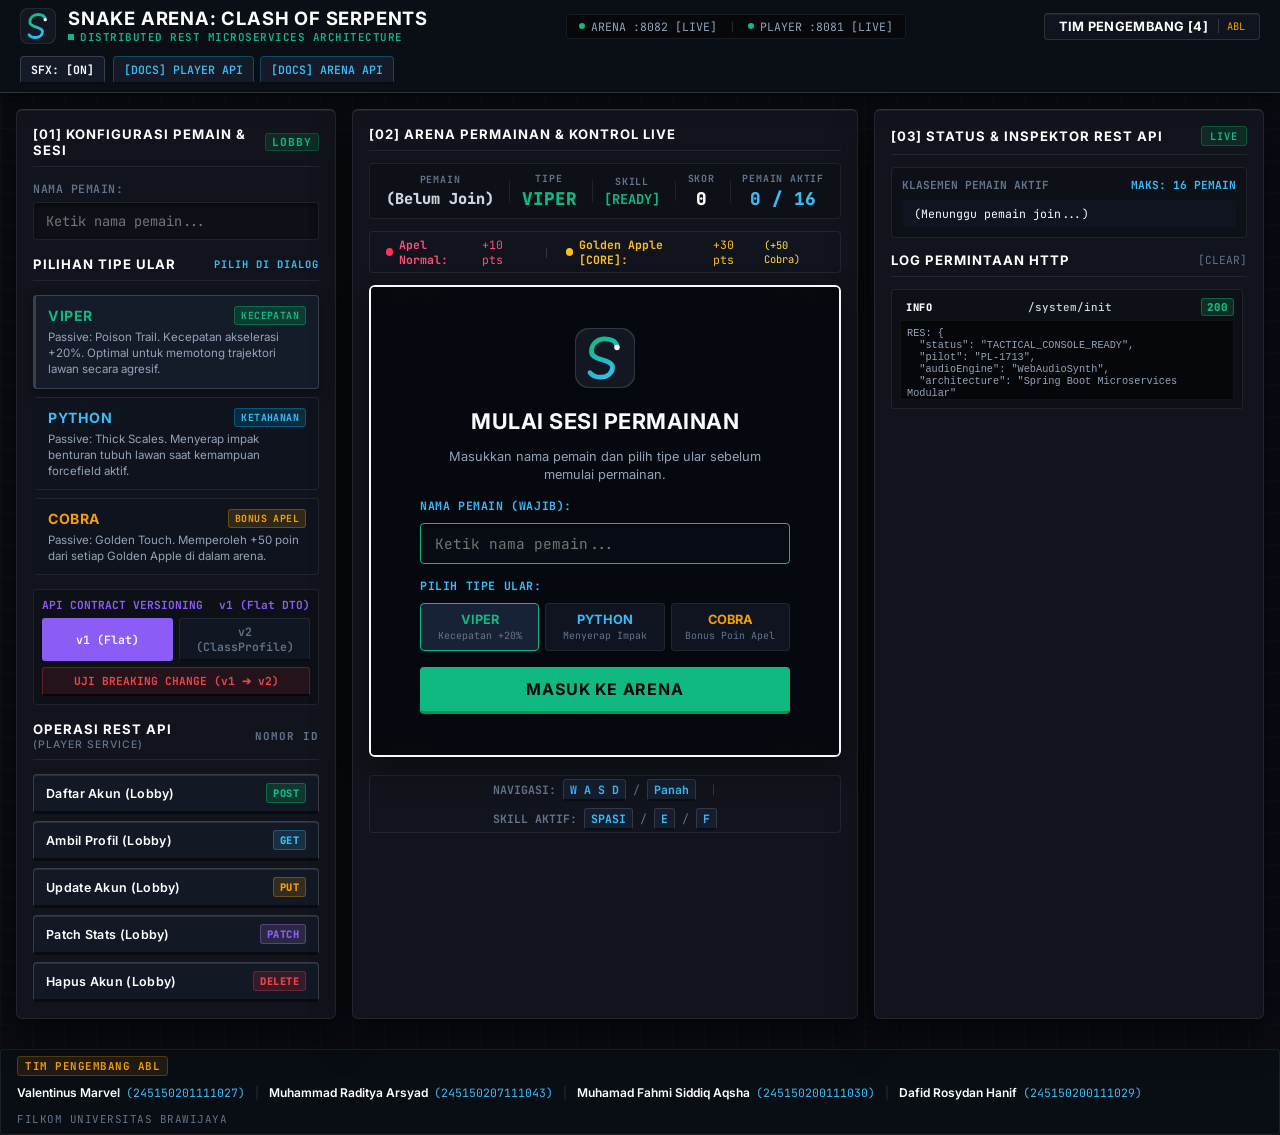
==== frontend/index.html @ a5cdd8d3 "refactor(frontend): segment monolithic codebase into modular architecture with tactile polish" ====
<!DOCTYPE html>
<html lang="id">
<head>
    <meta charset="UTF-8">
    <meta name="viewport" content="width=device-width, initial-scale=1.0, maximum-scale=1.0, user-scalable=no">
    <meta http-equiv="Cache-Control" content="no-cache, no-store, must-revalidate">
    <meta http-equiv="Pragma" content="no-cache">
    <meta http-equiv="Expires" content="0">
    <title>Snake Arena: Clash of Serpents | Enterprise Microservices Game</title>
    <link rel="icon" type="image/svg+xml" href="assets/logo.svg">
    <link rel="preconnect" href="https://fonts.googleapis.com">
    <link rel="preconnect" href="https://fonts.gstatic.com" crossorigin>
    <link href="https://fonts.googleapis.com/css2?family=Inter:wght@400;500;600;700&family=JetBrains+Mono:wght@400;500;600;700&display=swap" rel="stylesheet">

    <!-- Modular Design System & Stylesheets -->
    <link rel="stylesheet" href="css/variables.css">
    <link rel="stylesheet" href="css/components.css">
    <link rel="stylesheet" href="css/layout.css">
</head>
<body>

    <!-- Cockpit Telemetry Banner -->
    <header>
        <div class="brand-container">
            <div class="brand-emblem">
                <img src="assets/logo.svg" alt="Snake Arena Logo" class="brand-logo-img">
            </div>
            <div class="brand-title">
                <h1>SNAKE ARENA: CLASH OF SERPENTS</h1>
                <p>DISTRIBUTED REST MICROSERVICES ARCHITECTURE</p>
            </div>
        </div>

        <div class="header-center-telemetry">
            <div class="service-pill">
                <span class="dot"></span>
                <span>ARENA :8082 [LIVE]</span>
            </div>
            <span style="color:rgba(255,255,255,0.15)">|</span>
            <div class="service-pill">
                <span class="dot"></span>
                <span>PLAYER :8081 [LIVE]</span>
            </div>
        </div>

        <div class="team-roster-container" tabindex="0">
            <div class="author-badge" title="Klik / Arahkan kursor untuk melihat Tim Pengembang">
                <span class="student-name">TIM PENGEMBANG [4]</span>
                <span class="student-tag">ABL</span>
            </div>
            <div class="team-roster-popover">
                <div class="roster-popover-title">
                    <span>TIM PENGEMBANG ABL</span>
                    <span style="color:var(--text-dim); font-size:0.65rem;">FILKOM UB</span>
                </div>
                <div class="roster-list">
                    <div class="roster-card">
                        <span class="roster-num">01</span>
                        <div class="roster-info">
                            <span class="roster-name">Valentinus Marvel</span>
                            <span class="roster-nim">245150201111027</span>
                        </div>
                    </div>
                    <div class="roster-card">
                        <span class="roster-num">02</span>
                        <div class="roster-info">
                            <span class="roster-name">Muhammad Raditya Arsyad</span>
                            <span class="roster-nim">245150207111043</span>
                        </div>
                    </div>
                    <div class="roster-card">
                        <span class="roster-num">03</span>
                        <div class="roster-info">
                            <span class="roster-name">Muhamad Fahmi Siddiq Aqsha</span>
                            <span class="roster-nim">245150200111030</span>
                        </div>
                    </div>
                    <div class="roster-card">
                        <span class="roster-num">04</span>
                        <div class="roster-info">
                            <span class="roster-name">Dafid Rosydan Hanif</span>
                            <span class="roster-nim">245150200111029</span>
                        </div>
                    </div>
                </div>
            </div>
        </div>

        <div class="header-actions">
            <button id="btnSoundToggle" class="btn-sound-toggle" onclick="toggleSound()">
                <span id="soundText">SFX: [ON]</span>
            </button>
            <div class="swagger-links">
                <a id="linkSwaggerPlayer" href="#" target="_blank" class="btn-docs">
                    <span>[DOCS] PLAYER API</span>
                </a>
                <a id="linkSwaggerArena" href="#" target="_blank" class="btn-docs">
                    <span>[DOCS] ARENA API</span>
                </a>
            </div>
        </div>
    </header>

    <!-- Main 3-Column Console Interface -->
    <div class="app-container">

        <!-- Left Column: Controls & API Operations -->
        <div class="chassis-panel">
            <div class="module-header">
                <span>[01] KONFIGURASI PEMAIN & SESI</span>
                <span class="module-index" id="playerBadge">LOBBY</span>
            </div>

            <div class="input-group">
                <label for="inputPlayerName">NAMA PEMAIN:</label>
                <input type="text" id="inputPlayerName" class="input-text" placeholder="Ketik nama pemain...">
            </div>

            <div class="module-header" style="margin-top:2px;">
                <span>PILIHAN TIPE ULAR</span>
                <span id="classLockNotice" style="font-size:0.65rem; color:var(--cyber-cyan); font-family:'JetBrains Mono';">PILIH DI DIALOG</span>
            </div>

            <div class="class-selector" id="sidebarClassSelector">
                <div class="class-card class-viper selected" data-class="VIPER" onclick="selectSidebarClass('VIPER', '#00e575', true)">
                    <div class="class-header">
                        <span class="class-name">VIPER</span>
                        <span class="class-badge">KECEPATAN</span>
                    </div>
                    <p class="class-desc">Passive: Poison Trail. Kecepatan akselerasi +20%. Optimal untuk memotong trajektori lawan secara agresif.</p>
                </div>

                <div class="class-card class-python" data-class="PYTHON" onclick="selectSidebarClass('PYTHON', '#00b8ff', true)">
                    <div class="class-header">
                        <span class="class-name">PYTHON</span>
                        <span class="class-badge">KETAHANAN</span>
                    </div>
                    <p class="class-desc">Passive: Thick Scales. Menyerap impak benturan tubuh lawan saat kemampuan forcefield aktif.</p>
                </div>

                <div class="class-card class-cobra" data-class="COBRA" onclick="selectSidebarClass('COBRA', '#f59e0b', true)">
                    <div class="class-header">
                        <span class="class-name">COBRA</span>
                        <span class="class-badge">BONUS APEL</span>
                    </div>
                    <p class="class-desc">Passive: Golden Touch. Memperoleh +50 poin dari setiap Golden Apple di dalam arena.</p>
                </div>
            </div>

            <!-- Version Switcher Module -->
            <div class="version-switcher">
                <div class="version-header">
                    <span>API CONTRACT VERSIONING</span>
                    <span id="currentVerLabel">v1 (Flat DTO)</span>
                </div>
                <div class="version-toggles">
                    <button class="btn-ver active" id="btnV1" onclick="switchVersion('v1')">v1 (Flat)</button>
                    <button class="btn-ver" id="btnV2" onclick="switchVersion('v2')">v2 (ClassProfile)</button>
                </div>
                <button class="btn-test-break" onclick="triggerBreakingChangeTest()">
                    UJI BREAKING CHANGE (v1 ➔ v2)
                </button>
            </div>

            <div class="module-header" style="margin-top:2px;">
                <div style="display:flex; flex-direction:column; gap:1px;">
                    <span>OPERASI REST API</span>
                    <span id="apiModuleSubtitle" style="font-size:0.65rem; color:var(--text-dim); font-weight:500;">(PLAYER SERVICE)</span>
                </div>
                <span id="registeredIdBadge" style="font-size:0.68rem; color:var(--text-dim); font-family:'JetBrains Mono';">Nomor ID</span>
            </div>

            <div class="api-actions">
                <button class="action-btn" id="btnCreatePlayer" onclick="apiCreatePlayer()">
                    <span id="labelBtnPost">Daftar Akun (Lobby)</span>
                    <span class="method-tag tag-post">POST</span>
                </button>
                <button class="action-btn" id="btnFetchPlayer" onclick="apiFetchPlayer()">
                    <span id="labelBtnGet">Ambil Profil (Lobby)</span>
                    <span class="method-tag tag-get">GET</span>
                </button>
                <button class="action-btn" id="btnUpdateLoadout" onclick="apiUpdatePlayerProfile()">
                    <span id="labelBtnPut">Update Akun (Lobby)</span>
                    <span class="method-tag tag-put">PUT</span>
                </button>
                <button class="action-btn" id="btnPatchStats" onclick="apiPartialUpdate()">
                    <span id="labelBtnPatch">Patch Stats (Lobby)</span>
                    <span class="method-tag tag-patch">PATCH</span>
                </button>
                <button class="action-btn" id="btnDeletePlayer" onclick="apiDeletePlayer()">
                    <span id="labelBtnDelete">Hapus Akun (Lobby)</span>
                    <span class="method-tag tag-delete">DELETE</span>
                </button>
            </div>
        </div>

        <!-- Center Column: Arena HUD & Monitor Canvas -->
        <div class="arena-container chassis-panel">
            <div class="module-header" style="width: 100%;">
                <span>[02] ARENA PERMAINAN & KONTROL LIVE</span>
            </div>

            <div class="arena-hud">
                <div class="hud-stat">
                    <span class="hud-label">PEMAIN</span>
                    <span class="hud-val" id="hudPlayer" style="font-size:0.95rem; color:#cbd5e1;">(Belum Join)</span>
                </div>
                <div class="hud-stat">
                    <span class="hud-label">TIPE</span>
                    <span class="hud-val" id="hudClass" style="color:var(--tactical-emerald)">VIPER</span>
                </div>
                <div class="hud-stat">
                    <span class="hud-label">SKILL</span>
                    <span class="hud-val" id="hudSkillStatus" style="color:var(--tactical-emerald); font-size:0.85rem; font-weight:700;">[READY]</span>
                </div>
                <div class="hud-stat">
                    <span class="hud-label">SKOR</span>
                    <span class="hud-val" id="hudScore">0</span>
                </div>
                <div class="hud-stat">
                    <span class="hud-label">PEMAIN AKTIF</span>
                    <span class="hud-val" id="hudPlayersCount" style="color:var(--cyber-cyan)">0 / 16</span>
                </div>
            </div>

            <!-- Apple Legend Bar -->
            <div class="apple-legend-bar">
                <span style="display:flex; align-items:center; gap:6px; color:#ff4d79;">
                    <span style="width:8px; height:8px; border-radius:50%; background:#ff3355; "></span>
                    <b>Apel Normal:</b> +10 pts
                </span>
                <span style="color:rgba(255,255,255,0.15)">|</span>
                <span style="display:flex; align-items:center; gap:6px; color:#fbbf24;">
                    <span style="width:8px; height:8px; border-radius:50%; background:#fbbf24; "></span>
                    <b>Golden Apple [CORE]:</b> +30 pts <span style="font-size:0.65rem; color:#fde047;">(+50 Cobra)</span>
                </span>
            </div>

            <!-- Physical Arcade Monitor Enclosure -->
            <div class="canvas-enclosure" id="canvasEnclosure">
                <span class="caliper-corner caliper-tl">┌ [00, 00]</span>
                <span class="caliper-corner caliper-tr">[29, 00] ┐</span>
                <span class="caliper-corner caliper-bl">└ [00, 29]</span>
                <span class="caliper-corner caliper-br">[29, 29] ┘</span>
                <div class="scanlines"></div>

                <canvas id="gameCanvas" width="600" height="600"></canvas>
                
                <!-- Tactical Start / Respawn Screen -->
                <div class="game-overlay" id="gameOverlay">
                    <div class="overlay-logo-container">
                        <img src="assets/logo.svg" alt="Snake Arena Logo" class="overlay-logo-img">
                    </div>
                    <h2 id="overlayTitle">MULAI SESI PERMAINAN</h2>
                    <p id="overlaySubtitle" style="color:var(--text-body); font-size:0.8rem; max-width:340px; line-height:1.4;">
                        Masukkan nama pemain dan pilih tipe ular sebelum memulai permainan.
                    </p>

                    <div class="overlay-form">
                        <label class="overlay-input-label" for="overlayPlayerName">NAMA PEMAIN (WAJIB):</label>
                        <input type="text" id="overlayPlayerName" class="overlay-input" placeholder="Ketik nama pemain..." maxlength="16" autofocus>
                        <div class="validation-msg" id="nameValidationMsg">[ERR_REQUIRED] Nama pemain wajib diisi sebelum bermain!</div>

                        <label class="overlay-input-label" style="margin-top:4px;">PILIH TIPE ULAR:</label>
                        <div class="overlay-classes">
                            <div class="overlay-class-opt active" style="--opt-color:var(--tactical-emerald);" onclick="selectOverlayClass('VIPER', '#00e575', this)">
                                <span class="opt-title" style="color:var(--tactical-emerald)">VIPER</span>
                                <span class="opt-sub">Kecepatan +20%</span>
                            </div>
                            <div class="overlay-class-opt" style="--opt-color:var(--cyber-cyan);" onclick="selectOverlayClass('PYTHON', '#00b8ff', this)">
                                <span class="opt-title" style="color:var(--cyber-cyan)">PYTHON</span>
                                <span class="opt-sub">Menyerap Impak</span>
                            </div>
                            <div class="overlay-class-opt" style="--opt-color:var(--solar-amber);" onclick="selectOverlayClass('COBRA', '#f59e0b', this)">
                                <span class="opt-title" style="color:var(--solar-amber)">COBRA</span>
                                <span class="opt-sub">Bonus Poin Apel</span>
                            </div>
                        </div>

                        <button class="btn-deploy" onclick="validateAndStartGame()">MASUK KE ARENA</button>
                    </div>
                </div>
            </div>

            <!-- Visual Control Guide for PC & Mobile -->
            <div class="controls-hint-bar">
                <span><b>NAVIGASI:</b> <kbd>W A S D</kbd> / <kbd>Panah</kbd></span>
                <span style="color:rgba(255,255,255,0.15)">|</span>
                <span><b>SKILL AKTIF:</b> <kbd>SPASI</kbd> / <kbd>E</kbd> / <kbd>F</kbd></span>
            </div>

            <div class="touch-controls">
                <div class="d-pad">
                    <div></div>
                    <button class="d-btn" ontouchstart="changeDir(0, -1); event.preventDefault();" onclick="changeDir(0, -1)">▲</button>
                    <div></div>
                    <button class="d-btn" ontouchstart="changeDir(-1, 0); event.preventDefault();" onclick="changeDir(-1, 0)">◀</button>
                    <button class="d-btn" ontouchstart="changeDir(0, 1); event.preventDefault();" onclick="changeDir(0, 1)">▼</button>
                    <button class="d-btn" ontouchstart="changeDir(1, 0); event.preventDefault();" onclick="changeDir(1, 0)">▶</button>
                </div>
                <button class="btn-skill-touch" ontouchstart="triggerSkill(); event.preventDefault();" onclick="triggerSkill()">SKILL</button>
            </div>
        </div>

        <!-- Right Column: Telemetry & REST Terminal -->
        <div class="chassis-panel terminal-panel">
            <div class="module-header">
                <span>[03] STATUS & INSPEKTOR REST API</span>
                <span class="terminal-badge">LIVE</span>
            </div>

            <div class="leaderboard-box">
                <div class="lb-header">
                    <span>KLASEMEN PEMAIN AKTIF</span>
                    <span style="color:var(--cyber-cyan)">MAKS: 16 PEMAIN</span>
                </div>
                <div class="leaderboard-list" id="leaderboardContainer">
                    <div class="lb-item">
                        <span>(Menunggu pemain join...)</span>
                    </div>
                </div>
            </div>

            <div class="module-header" style="margin-top:2px;">
                <span>LOG PERMINTAAN HTTP</span>
                <button onclick="clearLogs()" style="background:none; border:none; color:var(--text-dim); font-family:'JetBrains Mono'; font-size:0.7rem; cursor:pointer;">[CLEAR]</button>
            </div>

            <div class="api-logs" id="apiLogs"></div>
        </div>

    </div>

    <!-- Telemetry Footer Strip (Team Members) -->
    <footer class="telemetry-footer">
        <div class="footer-lead">
            <span class="footer-badge">TIM PENGEMBANG ABL</span>
        </div>
        <div class="footer-roster">
            <span class="member-chip"><span class="mc-name">Valentinus Marvel</span> <span class="mc-nim">(245150201111027)</span></span>
            <span class="mc-divider">|</span>
            <span class="member-chip"><span class="mc-name">Muhammad Raditya Arsyad</span> <span class="mc-nim">(245150207111043)</span></span>
            <span class="mc-divider">|</span>
            <span class="member-chip"><span class="mc-name">Muhamad Fahmi Siddiq Aqsha</span> <span class="mc-nim">(245150200111030)</span></span>
            <span class="mc-divider">|</span>
            <span class="member-chip"><span class="mc-name">Dafid Rosydan Hanif</span> <span class="mc-nim">(245150200111029)</span></span>
        </div>
        <div class="footer-meta">
            <span>FILKOM UNIVERSITAS BRAWIJAYA</span>
        </div>
    </footer>

    <!-- Modular JavaScript Architecture (Guaranteed Execution Order) -->
    <script src="js/audio.js"></script>
    <script src="js/api.js"></script>
    <script src="js/canvas.js"></script>
    <script src="js/app.js"></script>
</body>
</html>
---- frontend/css/variables.css ----
/* ==========================================================================
   Snake Arena Design Tokens, Global CSS Variables & Base Resets
   ========================================================================== */

                :root {
            /* Matte Industrial & High-Density Engineering Tokens */
            --bg-canvas: #0a0c12;
            --bg-chassis: #11141c;
            --bg-panel: #151922;
            --bg-panel-elevated: #1a202c;
            --bg-inset: #0d1017;
            
            --border-chassis: rgba(255, 255, 255, 0.08);
            --border-highlight: rgba(255, 255, 255, 0.16);
            --border-accent: rgba(16, 185, 129, 0.35);

            /* Calibrated Semantic Accents */
            --tactical-emerald: #10b981;
            --cyber-cyan: #38bdf8;
            --solar-amber: #f59e0b;
            --crimson-hazard: #ef4444;
            --arcane-purple: #8b5cf6;

            --text-lead: #f8fafc;
            --text-body: #94a3b8;
            --text-dim: #64748b;
            --text-code: #38bdf8;

            /* REST Method Badges */
            --method-get: #38bdf8;
            --method-post: #10b981;
            --method-put: #f59e0b;
            --method-patch: #8b5cf6;
            --method-delete: #ef4444;

            --font-sans: 'Inter', -apple-system, BlinkMacSystemFont, 'Segoe UI', Roboto, sans-serif;
            --font-mono: 'JetBrains Mono', monospace;
        }

        * {
            box-sizing: border-box;
            margin: 0;
            padding: 0;
            touch-action: manipulation;
        }

        body {
            background-color: var(--bg-canvas);
            background-image:
                linear-gradient(rgba(255, 255, 255, 0.015) 1px, transparent 1px),
                linear-gradient(90deg, rgba(255, 255, 255, 0.015) 1px, transparent 1px);
            background-size: 32px 32px;
            color: var(--text-lead);
            font-family: var(--font-sans);
            min-height: 100vh;
            display: flex;
            flex-direction: column;
            overflow-x: hidden;
        }
---- frontend/css/components.css ----
/* ==========================================================================
   Snake Arena UI Components: Inputs, Cards, Buttons, Controls, & Terminal
   ========================================================================== */

        /* Form Inputs */
        .input-group {
            display: flex;
            flex-direction: column;
            gap: 6px;
        }

        .input-group label {
            font-family: 'JetBrains Mono', monospace;
            font-size: 0.72rem;
            color: var(--text-dim);
            text-transform: uppercase;
            letter-spacing: 0.5px;
            font-weight: 600;
        }

        .input-text {
            background: var(--bg-inset);
            border: 1px solid var(--border-chassis);
            border-radius: 4px;
            padding: 9px 12px;
            color: #ffffff;
            font-family: 'JetBrains Mono', monospace;
            font-size: 0.85rem;
            outline: none;
            transition: all 0.2s;
            box-shadow: inset 0 2px 4px rgba(0, 0, 0, 0.5);
        }

        .input-text:focus {
            border-color: var(--tactical-emerald);
            box-shadow: inset 0 2px 4px rgba(0, 0, 0, 0.5);
        }

        .input-text:disabled {
            background: #090c13;
            border-color: rgba(255, 255, 255, 0.04);
            color: var(--text-dim);
            cursor: not-allowed;
        }

        /* Class Selector Cards */
        .class-selector {
            display: flex;
            flex-direction: column;
            gap: 8px;
        }

        .class-card {
            background: #0e131d;
            border: 1px solid var(--border-chassis);
            border-left: 3px solid transparent;
            border-radius: 4px;
            padding: 10px 12px;
            cursor: pointer;
            transition: all 0.15s ease;
            position: relative;
        }

        .class-card:hover {
            border-color: var(--border-highlight);
            background: #131926;
        }

        .class-card.selected {
            background: #141c2a;
            border-left-color: var(--class-accent, var(--tactical-emerald));
            border-color: rgba(255, 255, 255, 0.16);
            box-shadow: 0 4px 12px rgba(0, 0, 0, 0.4);
        }

        .class-card.locked {
            opacity: 0.5;
            cursor: not-allowed;
            filter: grayscale(0.4);
        }

        .class-header {
            display: flex;
            align-items: center;
            justify-content: space-between;
            margin-bottom: 4px;
        }

        .class-name {
            font-family: var(--font-sans);
            font-weight: 700;
            font-size: 0.88rem;
            display: flex;
            align-items: center;
            gap: 6px;
            color: #ffffff;
            letter-spacing: 0.5px;
        }

        .class-badge {
            font-family: 'JetBrains Mono', monospace;
            font-size: 0.62rem;
            padding: 2px 6px;
            border-radius: 3px;
            font-weight: 700;
            text-transform: uppercase;
            letter-spacing: 0.4px;
        }

        .class-desc {
            font-size: 0.72rem;
            color: var(--text-body);
            line-height: 1.4;
        }

        .class-viper { --class-accent: var(--tactical-emerald); }
        .class-viper .class-name { color: var(--tactical-emerald); }
        .class-viper .class-badge { background: rgba(0, 229, 117, 0.15); color: var(--tactical-emerald); border: 1px solid rgba(0, 229, 117, 0.3); }

        .class-python { --class-accent: var(--cyber-cyan); }
        .class-python .class-name { color: var(--cyber-cyan); }
        .class-python .class-badge { background: rgba(0, 184, 255, 0.15); color: var(--cyber-cyan); border: 1px solid rgba(0, 184, 255, 0.3); }

        .class-cobra { --class-accent: var(--solar-amber); }
        .class-cobra .class-name { color: var(--solar-amber); }
        .class-cobra .class-badge { background: rgba(245, 158, 11, 0.15); color: var(--solar-amber); border: 1px solid rgba(245, 158, 11, 0.3); }

        /* Tactile Mechanical Action Buttons */
        .api-actions {
            display: flex;
            flex-direction: column;
            gap: 7px;
        }

        .action-btn {
            background: #121824;
            border: 1px solid var(--border-highlight);
            border-bottom: 3px solid #080b11;
            color: #ffffff;
            padding: 8px 12px;
            border-radius: 4px;
            font-family: var(--font-sans);
            font-size: 0.78rem;
            font-weight: 600;
            letter-spacing: 0.3px;
            cursor: pointer;
            display: flex;
            align-items: center;
            justify-content: space-between;
            transition: transform 0.05s ease, background 0.15s ease, border-color 0.15s ease;
            box-shadow: inset 0 1px 0 rgba(255, 255, 255, 0.1);
        }

        .action-btn:hover:not(:disabled) {
            background: #172030;
            border-color: rgba(255, 255, 255, 0.25);
        }

        .action-btn:active:not(:disabled) {
            transform: translateY(2px);
            border-bottom-width: 1px;
            box-shadow: inset 0 2px 4px rgba(0, 0, 0, 0.6);
        }

        .action-btn:disabled {
            opacity: 0.4;
            cursor: not-allowed;
            border-bottom-width: 1px;
        }

        .method-tag {
            font-family: 'JetBrains Mono', monospace;
            font-size: 0.65rem;
            font-weight: 800;
            padding: 2px 6px;
            border-radius: 3px;
            letter-spacing: 0.5px;
        }

        .tag-get { background: rgba(56, 189, 248, 0.15); color: var(--method-get); border: 1px solid rgba(56, 189, 248, 0.3); }
        .tag-post { background: rgba(0, 229, 117, 0.15); color: var(--method-post); border: 1px solid rgba(0, 229, 117, 0.3); }
        .tag-put { background: rgba(245, 158, 11, 0.15); color: var(--method-put); border: 1px solid rgba(245, 158, 11, 0.3); }
        .tag-patch { background: rgba(192, 132, 252, 0.15); color: var(--method-patch); border: 1px solid rgba(192, 132, 252, 0.3); }
        .tag-delete { background: rgba(255, 51, 85, 0.15); color: var(--method-delete); border: 1px solid rgba(255, 51, 85, 0.3); }

        /* Version Switcher */
        .version-switcher {
            background: var(--bg-inset);
            border-radius: 4px;
            padding: 8px;
            border: 1px solid var(--border-chassis);
        }

        .version-header {
            font-family: 'JetBrains Mono', monospace;
            font-size: 0.7rem;
            font-weight: 700;
            color: var(--arcane-purple);
            margin-bottom: 6px;
            display: flex;
            align-items: center;
            justify-content: space-between;
        }

        .version-toggles {
            display: grid;
            grid-template-columns: 1fr 1fr;
            gap: 6px;
        }

        .btn-ver {
            padding: 5px 8px;
            border-radius: 3px;
            font-family: 'JetBrains Mono', monospace;
            font-size: 0.72rem;
            font-weight: 600;
            border: 1px solid var(--border-chassis);
            border-bottom: 2px solid #080b11;
            background: #111722;
            color: var(--text-dim);
            cursor: pointer;
            transition: all 0.15s;
        }

        .btn-ver.active {
            background: var(--arcane-purple);
            color: #ffffff;
            border-color: var(--arcane-purple);
        }

        .btn-ver:active {
            transform: translateY(1px);
            border-bottom-width: 1px;
        }

        .btn-test-break {
            margin-top: 6px;
            width: 100%;
            background: rgba(255, 51, 85, 0.1);
            color: var(--crimson-hazard);
            border: 1px solid rgba(255, 51, 85, 0.3);
            border-bottom: 2px solid #0a0305;
            padding: 6px;
            border-radius: 3px;
            font-family: 'JetBrains Mono', monospace;
            font-size: 0.7rem;
            font-weight: 700;
            cursor: pointer;
            transition: all 0.15s;
        }

        .btn-test-break:hover {
            background: rgba(255, 51, 85, 0.2);
            border-color: var(--crimson-hazard);
        }

        .btn-test-break:active {
            transform: translateY(1px);
            border-bottom-width: 1px;
        }


        /* High-Impact Deploy Button */
        .btn-deploy {
            background: var(--tactical-emerald);
            color: #06090f;
            font-family: var(--font-sans);
            font-weight: 700;
            font-size: 1rem;
            text-transform: uppercase;
            letter-spacing: 0.8px;
            padding: 12px 24px;
            border-radius: 4px;
            border: none;
            border-bottom: 3px solid #00994d;
            cursor: pointer;
            transition: all 0.1s ease;
            margin-top: 6px;
            width: 100%;
        }

        .btn-deploy:hover {
            background: #12f584;
        }

        .btn-deploy:active {
            transform: translateY(2px);
            border-bottom-width: 1px;
        }

        /* Apple Legend Bar */
        .apple-legend-bar {
            display: flex;
            gap: 16px;
            font-family: 'JetBrains Mono', monospace;
            font-size: 0.72rem;
            align-items: center;
            background: var(--bg-chassis);
            padding: 5px 16px;
            border-radius: 4px;
            border: 1px solid var(--border-chassis);
        }

        /* Controls Hint Bar */
        .controls-hint-bar {
            display: flex;
            justify-content: center;
            align-items: center;
            gap: 14px;
            font-family: 'JetBrains Mono', monospace;
            font-size: 0.72rem;
            color: var(--text-dim);
            background: var(--bg-chassis);
            border: 1px solid var(--border-chassis);
            border-radius: 4px;
            padding: 6px 16px;
            margin-top: 6px;
            flex-wrap: wrap;
        }

        kbd {
            background: #161e2e;
            color: var(--cyber-cyan);
            border: 1px solid rgba(255, 255, 255, 0.12);
            border-bottom: 2px solid #0a0d14;
            padding: 2px 6px;
            border-radius: 3px;
            font-family: 'JetBrains Mono', monospace;
            font-weight: 700;
        }

        /* Mobile Touch Controls */
        .touch-controls {
            display: none;
            gap: 20px;
            width: 100%;
            max-width: 480px;
            justify-content: space-around;
            padding: 10px;
            align-items: center;
        }

        .d-pad {
            display: grid;
            grid-template-columns: repeat(3, 50px);
            grid-template-rows: repeat(3, 50px);
            gap: 6px;
        }

        .d-btn {
            background: #141a27;
            border: 1px solid var(--border-highlight);
            border-bottom: 3px solid #080b11;
            border-radius: 4px;
            color: #ffffff;
            display: flex;
            align-items: center;
            justify-content: center;
            font-size: 1.1rem;
            user-select: none;
        }

        .d-btn:active {
            transform: translateY(2px);
            border-bottom-width: 1px;
            background: var(--emerald-glow);
        }

        .btn-skill-touch {
            width: 76px;
            height: 90px;
            border-radius: 6px;
            background: radial-gradient(circle, var(--arcane-purple), #581c87);
            border: 2px solid rgba(255, 255, 255, 0.3);
            color: #ffffff;
            font-family: var(--font-sans);
            font-weight: 800;
            font-size: 0.82rem;
            cursor: pointer;
        }

        .btn-skill-touch:active {
            transform: scale(0.95);
        }


        /* Real-Time Log Feed */
        .api-logs {
            flex: 1;
            overflow-y: auto;
            max-height: 480px;
            display: flex;
            flex-direction: column;
            gap: 8px;
            padding-right: 4px;
        }

        .api-logs::-webkit-scrollbar {
            width: 4px;
        }

        .api-logs::-webkit-scrollbar-thumb {
            background: rgba(255, 255, 255, 0.1);
            border-radius: 3px;
        }

        .log-entry {
            background: var(--bg-inset);
            border: 1px solid var(--border-chassis);
            border-radius: 3px;
            padding: 8px;
            display: flex;
            flex-direction: column;
            gap: 4px;
            font-family: 'JetBrains Mono', monospace;
            font-size: 0.68rem;
            animation: slideIn 0.2s ease-out;
        }

        @keyframes slideIn {
            from { opacity: 0; transform: translateY(-6px); }
            to { opacity: 1; transform: translateY(0); }
        }

        .log-header {
            display: flex;
            align-items: center;
            justify-content: space-between;
        }

        .log-endpoint {
            color: #cbd5e1;
            font-weight: 500;
            word-break: break-all;
        }

        .log-status {
            font-weight: 800;
            padding: 1px 5px;
            border-radius: 3px;
        }

        .status-200, .status-201, .status-204 {
            background: rgba(0, 229, 117, 0.15);
            color: var(--tactical-emerald);
            border: 1px solid rgba(0, 229, 117, 0.3);
        }

        .status-400, .status-404, .status-500 {
            background: rgba(255, 51, 85, 0.15);
            color: var(--crimson-hazard);
            border: 1px solid rgba(255, 51, 85, 0.3);
        }

        .log-json {
            background: #05070a;
            border: 1px solid rgba(255, 255, 255, 0.05);
            border-radius: 3px;
            padding: 6px;
            color: #94a3b8;
            font-size: 0.64rem;
            white-space: pre-wrap;
            max-height: 80px;
            overflow-y: auto;
        }



        /* ==========================================================================
           Tactile Button Visual States & HTTP Latency Badges (Engineering Polish)
           ========================================================================== */

        /* Mechanical depression tactile feel */
        .action-btn:active:not(:disabled) {
            transform: translateY(2px);
            border-bottom-width: 1px;
            box-shadow: inset 0 2px 4px rgba(0, 0, 0, 0.6);
        }

        /* In-flight HTTP request pending state */
        .action-btn.btn-loading {
            position: relative;
            pointer-events: none;
            opacity: 0.85;
            border-color: var(--cyber-cyan) !important;
            box-shadow: 0 0 10px rgba(56, 189, 248, 0.35) !important;
            animation: btnPulseBorder 1.2s infinite ease-in-out;
        }

        @keyframes btnPulseBorder {
            0%, 100% { border-color: rgba(56, 189, 248, 0.4); box-shadow: 0 0 4px rgba(56, 189, 248, 0.2); }
            50% { border-color: rgba(56, 189, 248, 0.9); box-shadow: 0 0 12px rgba(56, 189, 248, 0.5); }
        }

        /* Transient response glow flash */
        .action-btn.btn-success-flash {
            border-color: var(--tactical-emerald) !important;
            box-shadow: 0 0 14px rgba(16, 185, 129, 0.65) !important;
            transition: border-color 0.1s ease, box-shadow 0.1s ease;
        }

        .action-btn.btn-error-flash {
            border-color: var(--crimson-hazard) !important;
            box-shadow: 0 0 14px rgba(239, 68, 68, 0.65) !important;
            transition: border-color 0.1s ease, box-shadow 0.1s ease;
        }

        /* HTTP Latency Indicator Badges */
        .log-latency {
            font-family: 'JetBrains Mono', monospace;
            font-size: 0.62rem;
            font-weight: 700;
            padding: 1px 6px;
            border-radius: 3px;
            letter-spacing: 0.3px;
            display: inline-flex;
            align-items: center;
        }

        .latency-fast {
            color: #34d399;
            background: rgba(52, 211, 153, 0.12);
            border: 1px solid rgba(52, 211, 153, 0.28);
        }

        .latency-med {
            color: #fbbf24;
            background: rgba(251, 191, 36, 0.12);
            border: 1px solid rgba(251, 191, 36, 0.28);
        }

        .latency-slow {
            color: #f87171;
            background: rgba(248, 113, 113, 0.12);
            border: 1px solid rgba(248, 113, 113, 0.28);
        }
---- frontend/css/layout.css ----
/* ==========================================================================
   Snake Arena Cockpit Layout, Header Bar, Arena Frames, & Responsive Grids
   ========================================================================== */

        /* Top Cockpit Telemetry Bar */
        header {
            background: rgba(11, 15, 23, 0.95);
            border-bottom: 1px solid var(--border-highlight);
            box-shadow: 0 4px 20px rgba(0, 0, 0, 0.6);
            padding: 8px 20px;
            display: flex;
            align-items: center;
            justify-content: space-between;
            position: sticky;
            top: 0;
            z-index: 100;
            flex-wrap: wrap;
            gap: 12px;
        }

        .brand-container {
            display: flex;
            align-items: center;
            gap: 12px;
        }

        .brand-emblem {
            width: 36px;
            height: 36px;
            border-radius: 8px;
            overflow: hidden;
            background: transparent;
            display: flex;
            align-items: center;
            justify-content: center;
            flex-shrink: 0;
            transition: transform 0.15s ease;
        }

        .brand-emblem:hover {
            transform: scale(1.05);
        }

        .brand-logo-img {
            width: 100%;
            height: 100%;
            display: block;
        }

        .overlay-logo-container {
            width: 60px;
            height: 60px;
            border-radius: 12px;
            overflow: hidden;
            margin-bottom: 6px;
            background: transparent;
            display: flex;
            align-items: center;
            justify-content: center;
        }

        .overlay-logo-img {
            width: 100%;
            height: 100%;
            display: block;
        }

        .brand-title h1 {
            font-family: var(--font-sans);
            font-size: 1.15rem;
            font-weight: 700;
            letter-spacing: 0.8px;
            text-transform: uppercase;
            color: #ffffff;
            line-height: 1.1;
        }

        .brand-title p {
            font-family: 'JetBrains Mono', monospace;
            font-size: 0.68rem;
            color: var(--tactical-emerald);
            font-weight: 600;
            letter-spacing: 0.5px;
            display: flex;
            align-items: center;
            gap: 6px;
            margin-top: 2px;
        }

        .brand-title p::before {
            content: '';
            width: 6px;
            height: 6px;
            background: var(--tactical-emerald);
            display: inline-block;
            animation: pulseLed 2s infinite ease-in-out;
        }

        @keyframes pulseLed {
            0%, 100% { opacity: 1; transform: scale(1); }
            50% { opacity: 0.4; transform: scale(0.85); }
        }

        .header-center-telemetry {
            display: flex;
            align-items: center;
            gap: 12px;
            font-family: 'JetBrains Mono', monospace;
            font-size: 0.72rem;
            background: rgba(0, 0, 0, 0.4);
            border: 1px solid var(--border-chassis);
            border-radius: 4px;
            padding: 4px 12px;
        }

        .service-pill {
            display: flex;
            align-items: center;
            gap: 6px;
            color: var(--text-body);
        }

        .service-pill .dot {
            width: 6px;
            height: 6px;
            border-radius: 50%;
            background: var(--tactical-emerald);
        }

        .team-roster-container {
            position: relative;
        }

        .author-badge {
            display: flex;
            align-items: center;
            gap: 10px;
            background: #0f141f;
            border: 1px solid rgba(255, 255, 255, 0.12);
            padding: 5px 14px;
            border-radius: 4px;
            font-size: 0.8rem;
            box-shadow: inset 0 1px 0 rgba(255, 255, 255, 0.08);
            cursor: pointer;
            transition: all 0.2s ease;
            user-select: none;
        }

        .author-badge:hover {
            border-color: var(--cyber-cyan);
            background: #141b29;
        }

        .author-badge .student-name {
            font-weight: 700;
            color: #ffffff;
            letter-spacing: 0.3px;
        }

        .author-badge .student-nim {
            font-family: 'JetBrains Mono', monospace;
            color: var(--cyber-cyan);
            font-size: 0.76rem;
            font-weight: 600;
        }

        .author-badge .student-tag {
            font-family: 'JetBrains Mono', monospace;
            font-size: 0.65rem;
            color: var(--solar-amber);
            border-left: 1px solid rgba(255, 255, 255, 0.15);
            padding-left: 8px;
        }

        .team-roster-popover {
            display: none;
            position: absolute;
            top: calc(100% + 8px);
            left: 50%;
            transform: translateX(-50%);
            background: #0d121c;
            border: 1px solid var(--border-highlight);
            border-radius: 6px;
            padding: 12px;
            width: 330px;
            box-shadow: 0 10px 30px rgba(0,0,0,0.8), 0 0 15px rgba(0,184,255,0.15);
            z-index: 1000;
        }

        .team-roster-container:hover .team-roster-popover,
        .team-roster-container:focus-within .team-roster-popover {
            display: block;
        }

        .roster-popover-title {
            font-family: var(--font-sans);
            font-size: 0.75rem;
            font-weight: 700;
            color: var(--cyber-cyan);
            letter-spacing: 1px;
            text-transform: uppercase;
            padding-bottom: 8px;
            border-bottom: 1px solid rgba(255,255,255,0.08);
            margin-bottom: 8px;
            display: flex;
            align-items: center;
            justify-content: space-between;
        }

        .roster-list {
            display: flex;
            flex-direction: column;
            gap: 6px;
        }

        .roster-card {
            display: flex;
            align-items: center;
            gap: 10px;
            padding: 6px 8px;
            border-radius: 4px;
            background: rgba(255, 255, 255, 0.02);
            border: 1px solid rgba(255, 255, 255, 0.04);
            transition: background 0.15s ease;
        }

        .roster-card:hover {
            background: rgba(255,255,255,0.06);
            border-color: rgba(0, 184, 255, 0.2);
        }

        .roster-num {
            font-family: 'JetBrains Mono', monospace;
            font-size: 0.7rem;
            color: var(--solar-amber);
            font-weight: 700;
            width: 20px;
        }

        .roster-info {
            display: flex;
            flex-direction: column;
            gap: 2px;
        }

        .roster-name {
            font-size: 0.8rem;
            font-weight: 600;
            color: #ffffff;
        }

        .roster-nim {
            font-family: 'JetBrains Mono', monospace;
            font-size: 0.72rem;
            color: var(--cyber-cyan);
        }

        .telemetry-footer {
            margin-top: 14px;
            padding: 8px 16px;
            background: #090d14;
            border: 1px solid var(--border-chassis);
            border-radius: 4px;
            display: flex;
            align-items: center;
            justify-content: space-between;
            font-size: 0.75rem;
            flex-wrap: wrap;
            gap: 12px;
        }

        .footer-badge {
            font-family: 'JetBrains Mono', monospace;
            font-size: 0.68rem;
            font-weight: 700;
            color: var(--solar-amber);
            background: rgba(245, 158, 11, 0.1);
            border: 1px solid rgba(245, 158, 11, 0.25);
            padding: 2px 7px;
            border-radius: 3px;
            letter-spacing: 0.5px;
        }

        .footer-roster {
            display: flex;
            align-items: center;
            gap: 10px;
            flex-wrap: wrap;
        }

        .member-chip {
            display: inline-flex;
            align-items: center;
            gap: 6px;
        }

        .member-chip .mc-name {
            color: #ffffff;
            font-weight: 600;
            font-size: 0.75rem;
        }

        .member-chip .mc-nim {
            font-family: 'JetBrains Mono', monospace;
            color: var(--cyber-cyan);
            font-size: 0.72rem;
        }

        .mc-divider {
            color: rgba(255, 255, 255, 0.15);
        }

        .footer-meta {
            font-family: 'JetBrains Mono', monospace;
            font-size: 0.68rem;
            color: var(--text-dim);
            letter-spacing: 0.5px;
        }

        .header-actions {
            display: flex;
            align-items: center;
            gap: 8px;
        }

        .btn-sound-toggle {
            background: #141a27;
            color: var(--text-lead);
            border: 1px solid var(--border-highlight);
            border-bottom: 2px solid #080b11;
            padding: 5px 10px;
            border-radius: 4px;
            font-family: 'JetBrains Mono', monospace;
            font-size: 0.72rem;
            font-weight: 700;
            cursor: pointer;
            display: flex;
            align-items: center;
            gap: 6px;
            transition: all 0.15s ease;
        }

        .btn-sound-toggle:hover {
            border-color: var(--tactical-emerald);
            color: var(--tactical-emerald);
        }

        .swagger-links {
            display: flex;
            gap: 6px;
        }

        .btn-docs {
            background: #141a27;
            color: var(--cyber-cyan);
            border: 1px solid rgba(0, 184, 255, 0.3);
            border-bottom: 2px solid #080b11;
            padding: 5px 10px;
            border-radius: 4px;
            font-family: 'JetBrains Mono', monospace;
            font-size: 0.72rem;
            font-weight: 600;
            text-decoration: none;
            display: flex;
            align-items: center;
            gap: 5px;
            transition: all 0.15s ease;
        }

        .btn-docs:hover {
            background: rgba(0, 184, 255, 0.15);
            border-color: var(--cyber-cyan);
        }

        /* 3-Column Chassis Console Grid */
        .app-container {
            display: grid;
            grid-template-columns: 320px 1fr 390px;
            gap: 16px;
            padding: 16px;
            flex: 1;
            max-width: 1750px;
            margin: 0 auto;
            width: 100%;
        }

        /* Tactile Hardware Chassis Panels */
        .chassis-panel {
            background: var(--bg-chassis);
            border: 1px solid var(--border-chassis);
            border-top: 1px solid var(--border-highlight);
            border-radius: 6px;
            padding: 16px;
            display: flex;
            flex-direction: column;
            gap: 14px;
            box-shadow: 0 16px 36px rgba(0, 0, 0, 0.6), inset 0 1px 0 rgba(255, 255, 255, 0.05);
            position: relative;
        }

        .module-header {
            font-family: var(--font-sans);
            font-size: 0.82rem;
            font-weight: 700;
            text-transform: uppercase;
            letter-spacing: 1px;
            color: #ffffff;
            display: flex;
            align-items: center;
            justify-content: space-between;
            padding-bottom: 8px;
            border-bottom: 1px solid var(--border-chassis);
        }

        .module-index {
            font-family: 'JetBrains Mono', monospace;
            font-size: 0.7rem;
            color: var(--tactical-emerald);
            background: rgba(0, 229, 117, 0.1);
            padding: 1px 6px;
            border-radius: 3px;
            border: 1px solid rgba(0, 229, 117, 0.2);
        }


        /* Center Column: Arena HUD & Canvas */
        .arena-container {
            display: flex;
            flex-direction: column;
            gap: 12px;
            align-items: center;
        }

        .arena-hud {
            width: 100%;
            display: flex;
            align-items: center;
            justify-content: space-between;
            background: var(--bg-inset);
            border: 1px solid var(--border-chassis);
            border-radius: 4px;
            padding: 8px 16px;
        }

        .hud-stat {
            display: flex;
            flex-direction: column;
            align-items: center;
            position: relative;
        }

        .hud-stat:not(:last-child)::after {
            content: '';
            position: absolute;
            right: -16px;
            top: 20%;
            height: 60%;
            width: 1px;
            background: rgba(255, 255, 255, 0.08);
        }

        .hud-label {
            font-family: 'JetBrains Mono', monospace;
            font-size: 0.62rem;
            text-transform: uppercase;
            color: var(--text-dim);
            letter-spacing: 0.8px;
            font-weight: 700;
        }

        .hud-val {
            font-family: 'JetBrains Mono', monospace;
            font-size: 1.1rem;
            font-weight: 800;
            color: #ffffff;
            margin-top: 2px;
        }

        /* Canvas Enclosure */
        .canvas-enclosure {
            position: relative;
            background: #05070b;
            border: 2px solid #161f30;
            border-radius: 6px;
            box-shadow: 0 20px 50px rgba(0, 0, 0, 0.8), inset 0 0 40px rgba(0, 0, 0, 0.9);
            width: 100%;
            max-width: 600px;
            aspect-ratio: 1 / 1;
            overflow: hidden;
        }

        .caliper-corner {
            position: absolute;
            font-family: 'JetBrains Mono', monospace;
            font-size: 0.62rem;
            color: rgba(255, 255, 255, 0.25);
            pointer-events: none;
            z-index: 5;
            user-select: none;
        }
        .caliper-tl { top: 6px; left: 8px; }
        .caliper-tr { top: 6px; right: 8px; }
        .caliper-bl { bottom: 6px; left: 8px; }
        .caliper-br { bottom: 6px; right: 8px; }

        .scanlines {
            display: none;
            position: absolute;
            inset: 0;
            background: repeating-linear-gradient(
                0deg,
                rgba(0, 0, 0, 0.12) 0px,
                rgba(0, 0, 0, 0.12) 1px,
                transparent 1px,
                transparent 3px
            );
            pointer-events: none;
            z-index: 6;
        }

        canvas {
            width: 100%;
            height: 100%;
            display: block;
        }

        /* Game Overlay Screen */
        .game-overlay {
            position: absolute;
            inset: 0;
            background: rgba(6, 9, 14, 0.94);
            backdrop-filter: blur(8px);
            display: flex;
            flex-direction: column;
            align-items: center;
            justify-content: center;
            gap: 14px;
            z-index: 20;
            padding: 24px;
            text-align: center;
        }

        .game-overlay.hidden {
            display: none;
        }

        .game-overlay h2 {
            font-family: var(--font-sans);
            font-size: 1.35rem;
            font-weight: 700;
            letter-spacing: 0.5px;
            text-transform: uppercase;
        }

        .overlay-form {
            width: 100%;
            max-width: 370px;
            display: flex;
            flex-direction: column;
            gap: 10px;
            text-align: left;
        }

        .overlay-input-label {
            font-family: 'JetBrains Mono', monospace;
            font-size: 0.72rem;
            color: var(--cyber-cyan);
            font-weight: 700;
            text-transform: uppercase;
            letter-spacing: 0.6px;
        }

        .overlay-input {
            background: #080c14;
            border: 1px solid rgba(0, 184, 255, 0.3);
            border-radius: 4px;
            padding: 10px 14px;
            color: #ffffff;
            font-family: 'JetBrains Mono', monospace;
            font-size: 0.9rem;
            outline: none;
            transition: all 0.2s;
            box-shadow: inset 0 2px 4px rgba(0, 0, 0, 0.6);
        }

        .overlay-input:focus {
            border-color: var(--tactical-emerald);
            box-shadow: inset 0 2px 4px rgba(0, 0, 0, 0.6);
        }

        .overlay-input.error {
            border-color: var(--crimson-hazard);
            box-shadow: inset 0 2px 4px rgba(0, 0, 0, 0.6);
        }

        .validation-msg {
            color: var(--crimson-hazard);
            font-family: 'JetBrains Mono', monospace;
            font-size: 0.7rem;
            font-weight: 600;
            display: none;
        }

        .overlay-classes {
            display: grid;
            grid-template-columns: repeat(3, 1fr);
            gap: 6px;
        }

        .overlay-class-opt {
            background: #0f1420;
            border: 1px solid var(--border-chassis);
            border-radius: 4px;
            padding: 8px 4px;
            text-align: center;
            cursor: pointer;
            transition: all 0.15s;
        }

        .overlay-class-opt:hover {
            border-color: var(--border-highlight);
            background: #141b2b;
        }

        .overlay-class-opt.active {
            border-color: var(--opt-color, var(--tactical-emerald));
            background: #182236;
        }

        .overlay-class-opt .opt-title {
            font-family: var(--font-sans);
            font-size: 0.8rem;
            font-weight: 700;
            color: #ffffff;
            display: block;
        }

        .overlay-class-opt .opt-sub {
            font-family: 'JetBrains Mono', monospace;
            font-size: 0.62rem;
            color: var(--text-dim);
            display: block;
            margin-top: 2px;
        }


        /* Right Column: Telemetry & REST Terminal */
        .terminal-panel {
            height: 100%;
            display: flex;
            flex-direction: column;
            gap: 12px;
        }

        .terminal-badge {
            background: rgba(0, 229, 117, 0.1);
            color: var(--tactical-emerald);
            font-family: 'JetBrains Mono', monospace;
            font-size: 0.65rem;
            padding: 2px 8px;
            border-radius: 3px;
            border: 1px solid rgba(0, 229, 117, 0.25);
            font-weight: 700;
        }

        .leaderboard-box {
            background: var(--bg-inset);
            border-radius: 4px;
            padding: 10px;
            border: 1px solid var(--border-chassis);
        }

        .lb-header {
            font-family: 'JetBrains Mono', monospace;
            font-size: 0.7rem;
            color: var(--text-dim);
            font-weight: 700;
            margin-bottom: 8px;
            display: flex;
            justify-content: space-between;
        }

        .leaderboard-list {
            display: flex;
            flex-direction: column;
            gap: 5px;
        }

        .lb-item {
            display: flex;
            align-items: center;
            justify-content: space-between;
            padding: 6px 10px;
            background: #0f1420;
            border-radius: 3px;
            font-family: 'JetBrains Mono', monospace;
            font-size: 0.72rem;
            border-left: 2px solid transparent;
        }

        .lb-item.user-snake {
            border-left-color: var(--tactical-emerald);
            background: #141f2e;
            box-shadow: inset 0 0 12px rgba(0, 229, 117, 0.08);
        }


        @media (max-width: 1100px) {
            .app-container {
                grid-template-columns: 1fr;
            }
            .touch-controls {
                display: flex;
            }
            .telemetry-footer {
                flex-direction: column;
                align-items: flex-start;
                gap: 8px;
            }
            .footer-roster {
                flex-direction: column;
                align-items: flex-start;
                gap: 4px;
            }
            .mc-divider {
                display: none;
            }
        }
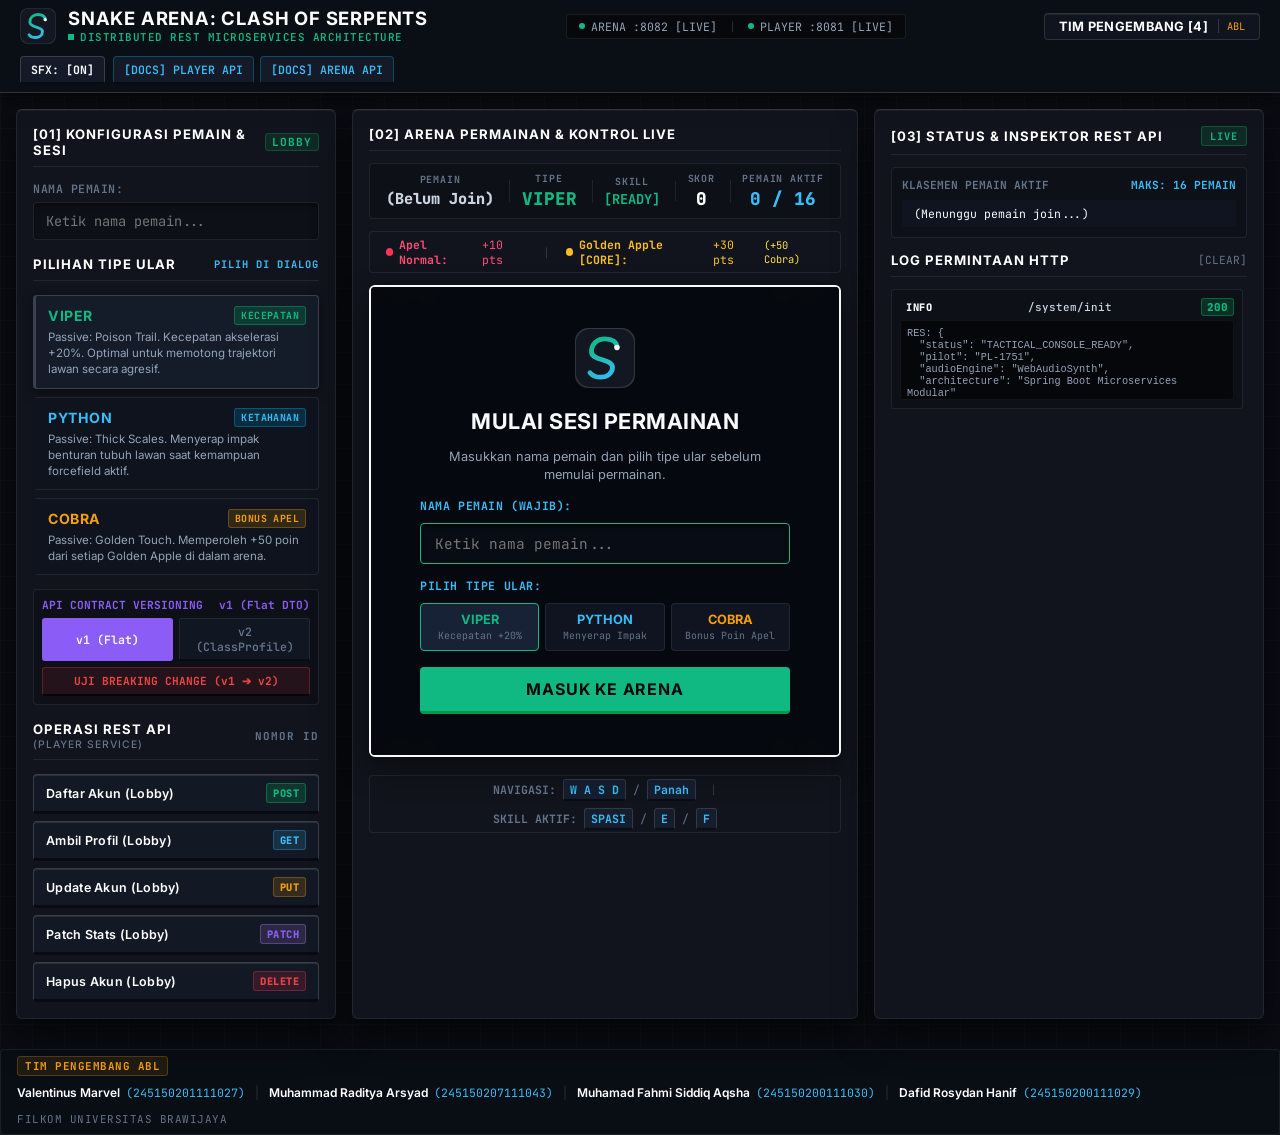
==== commit d651813d: "fix(controls): restore e/f skill keybinds, sync leaderboard container, and fix two-way class highlig" ====
--- a/frontend/index.html
+++ b/frontend/index.html
@@ -263,15 +263,15 @@
 
                         <label class="overlay-input-label" style="margin-top:4px;">PILIH TIPE ULAR:</label>
                         <div class="overlay-classes">
-                            <div class="overlay-class-opt active" style="--opt-color:var(--tactical-emerald);" onclick="selectOverlayClass('VIPER', '#00e575', this)">
+                            <div class="overlay-class-opt active" data-class="VIPER" style="--opt-color:var(--tactical-emerald);" onclick="selectOverlayClass('VIPER', '#00e575', this)">
                                 <span class="opt-title" style="color:var(--tactical-emerald)">VIPER</span>
                                 <span class="opt-sub">Kecepatan +20%</span>
                             </div>
-                            <div class="overlay-class-opt" style="--opt-color:var(--cyber-cyan);" onclick="selectOverlayClass('PYTHON', '#00b8ff', this)">
+                            <div class="overlay-class-opt" data-class="PYTHON" style="--opt-color:var(--cyber-cyan);" onclick="selectOverlayClass('PYTHON', '#00b8ff', this)">
                                 <span class="opt-title" style="color:var(--cyber-cyan)">PYTHON</span>
                                 <span class="opt-sub">Menyerap Impak</span>
                             </div>
-                            <div class="overlay-class-opt" style="--opt-color:var(--solar-amber);" onclick="selectOverlayClass('COBRA', '#f59e0b', this)">
+                            <div class="overlay-class-opt" data-class="COBRA" style="--opt-color:var(--solar-amber);" onclick="selectOverlayClass('COBRA', '#f59e0b', this)">
                                 <span class="opt-title" style="color:var(--solar-amber)">COBRA</span>
                                 <span class="opt-sub">Bonus Poin Apel</span>
                             </div>
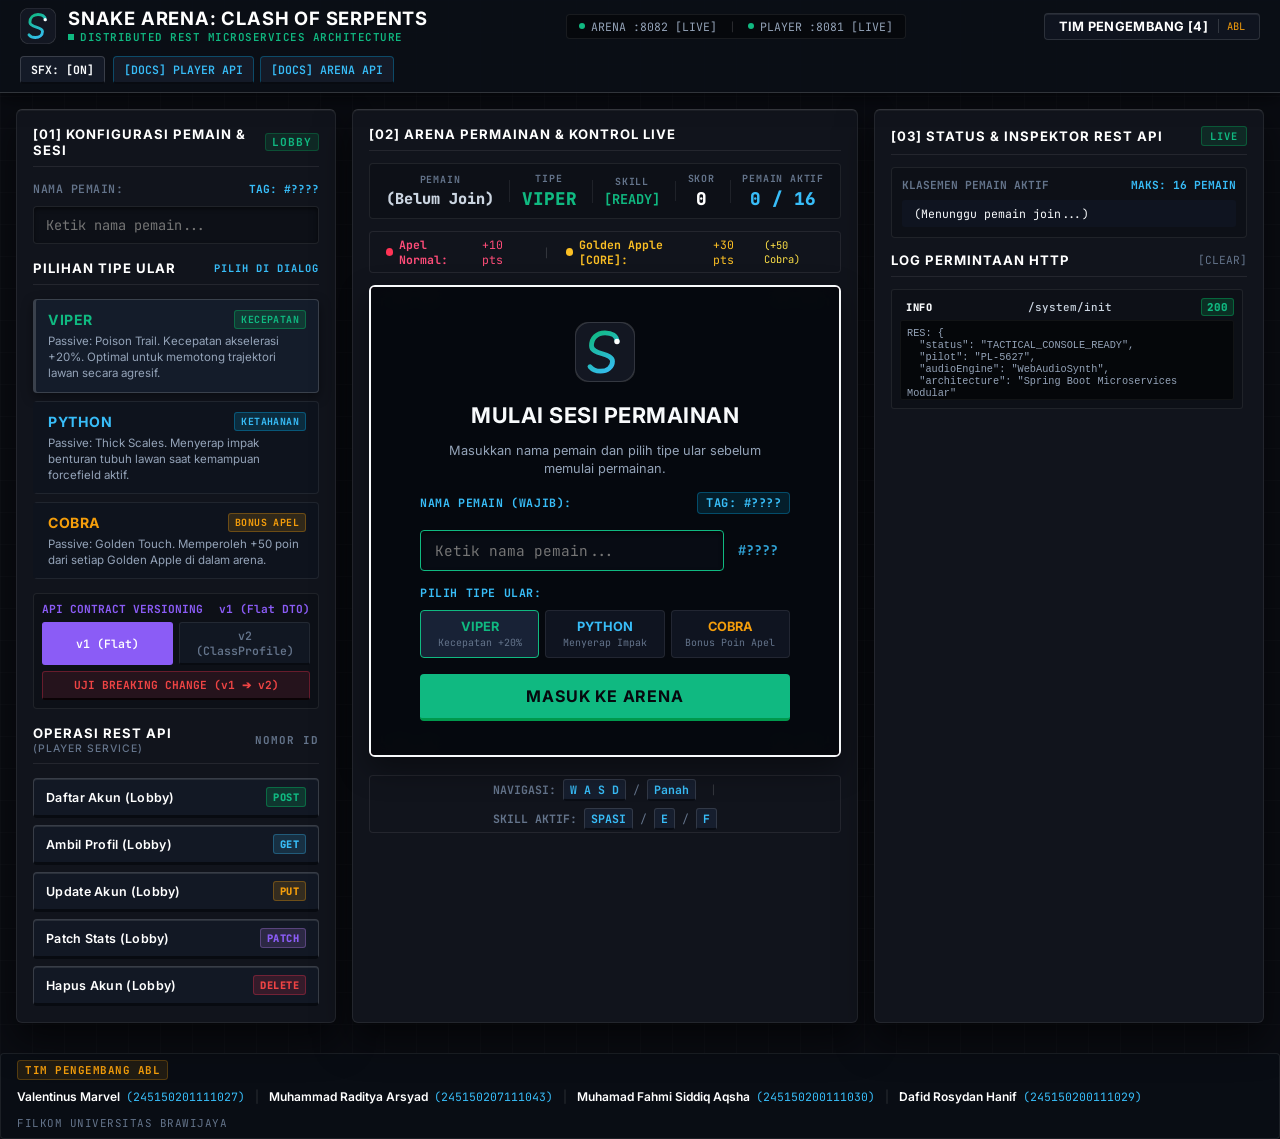
==== commit fbef0553: "feat(auth): implement Option C unique discriminator tag identity system" ====
--- a/frontend/index.html
+++ b/frontend/index.html
@@ -112,7 +112,10 @@
             </div>
 
             <div class="input-group">
-                <label for="inputPlayerName">NAMA PEMAIN:</label>
+                <div style="display:flex; justify-content:space-between; align-items:center; margin-bottom:4px;">
+                    <label for="inputPlayerName" style="margin-bottom:0;">NAMA PEMAIN:</label>
+                    <span id="sidebarPlayerTag" style="font-size:0.7rem; font-family:'JetBrains Mono',monospace; font-weight:700; color:var(--cyber-cyan);">TAG: #????</span>
+                </div>
                 <input type="text" id="inputPlayerName" class="input-text" placeholder="Ketik nama pemain...">
             </div>
 
@@ -257,8 +260,14 @@
                     </p>
 
                     <div class="overlay-form">
-                        <label class="overlay-input-label" for="overlayPlayerName">NAMA PEMAIN (WAJIB):</label>
-                        <input type="text" id="overlayPlayerName" class="overlay-input" placeholder="Ketik nama pemain..." maxlength="16" autofocus>
+                        <div style="display:flex; justify-content:space-between; align-items:center;">
+                            <label class="overlay-input-label" for="overlayPlayerName" style="margin-bottom:0;">NAMA PEMAIN (WAJIB):</label>
+                            <span id="overlayPlayerTag" style="font-size:0.75rem; font-family:'JetBrains Mono',monospace; font-weight:700; color:var(--cyber-cyan); background:rgba(0,184,255,0.12); padding:2px 8px; border-radius:4px; border:1px solid rgba(0,184,255,0.3); letter-spacing:0.5px;">TAG: #????</span>
+                        </div>
+                        <div style="position:relative; width:100%; margin-top:6px;">
+                            <input type="text" id="overlayPlayerName" class="overlay-input" placeholder="Ketik nama pemain..." maxlength="16" autofocus style="padding-right:75px;">
+                            <span id="inputTagSuffix" style="position:absolute; right:12px; top:50%; transform:translateY(-50%); font-family:'JetBrains Mono',monospace; font-size:0.85rem; font-weight:700; color:var(--cyber-cyan); pointer-events:none; opacity:0.85;">#????</span>
+                        </div>
                         <div class="validation-msg" id="nameValidationMsg">[ERR_REQUIRED] Nama pemain wajib diisi sebelum bermain!</div>
 
                         <label class="overlay-input-label" style="margin-top:4px;">PILIH TIPE ULAR:</label>
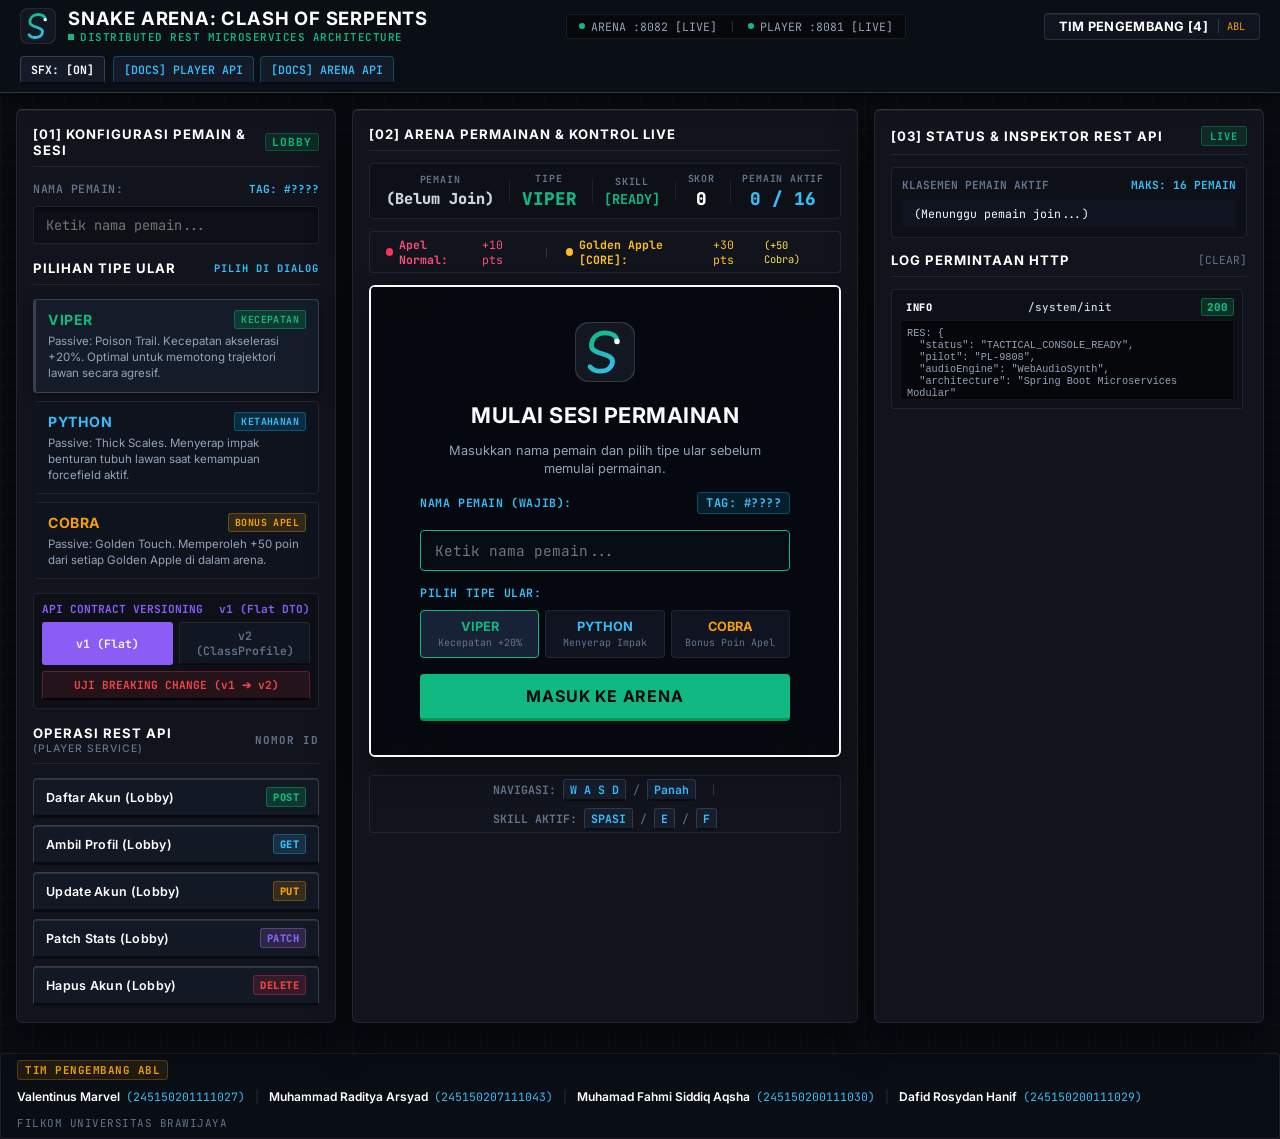
==== commit 2ecc7a0c: "fix(ui): remove redundant lobby tag and ensure non-killing multi-player coexistence" ====
--- a/frontend/index.html
+++ b/frontend/index.html
@@ -260,14 +260,11 @@
                     </p>
 
                     <div class="overlay-form">
-                        <div style="display:flex; justify-content:space-between; align-items:center;">
+                        <div style="display:flex; justify-content:space-between; align-items:center; margin-bottom:6px;">
                             <label class="overlay-input-label" for="overlayPlayerName" style="margin-bottom:0;">NAMA PEMAIN (WAJIB):</label>
                             <span id="overlayPlayerTag" style="font-size:0.75rem; font-family:'JetBrains Mono',monospace; font-weight:700; color:var(--cyber-cyan); background:rgba(0,184,255,0.12); padding:2px 8px; border-radius:4px; border:1px solid rgba(0,184,255,0.3); letter-spacing:0.5px;">TAG: #????</span>
                         </div>
-                        <div style="position:relative; width:100%; margin-top:6px;">
-                            <input type="text" id="overlayPlayerName" class="overlay-input" placeholder="Ketik nama pemain..." maxlength="16" autofocus style="padding-right:75px;">
-                            <span id="inputTagSuffix" style="position:absolute; right:12px; top:50%; transform:translateY(-50%); font-family:'JetBrains Mono',monospace; font-size:0.85rem; font-weight:700; color:var(--cyber-cyan); pointer-events:none; opacity:0.85;">#????</span>
-                        </div>
+                        <input type="text" id="overlayPlayerName" class="overlay-input" placeholder="Ketik nama pemain..." maxlength="16" autofocus>
                         <div class="validation-msg" id="nameValidationMsg">[ERR_REQUIRED] Nama pemain wajib diisi sebelum bermain!</div>
 
                         <label class="overlay-input-label" style="margin-top:4px;">PILIH TIPE ULAR:</label>
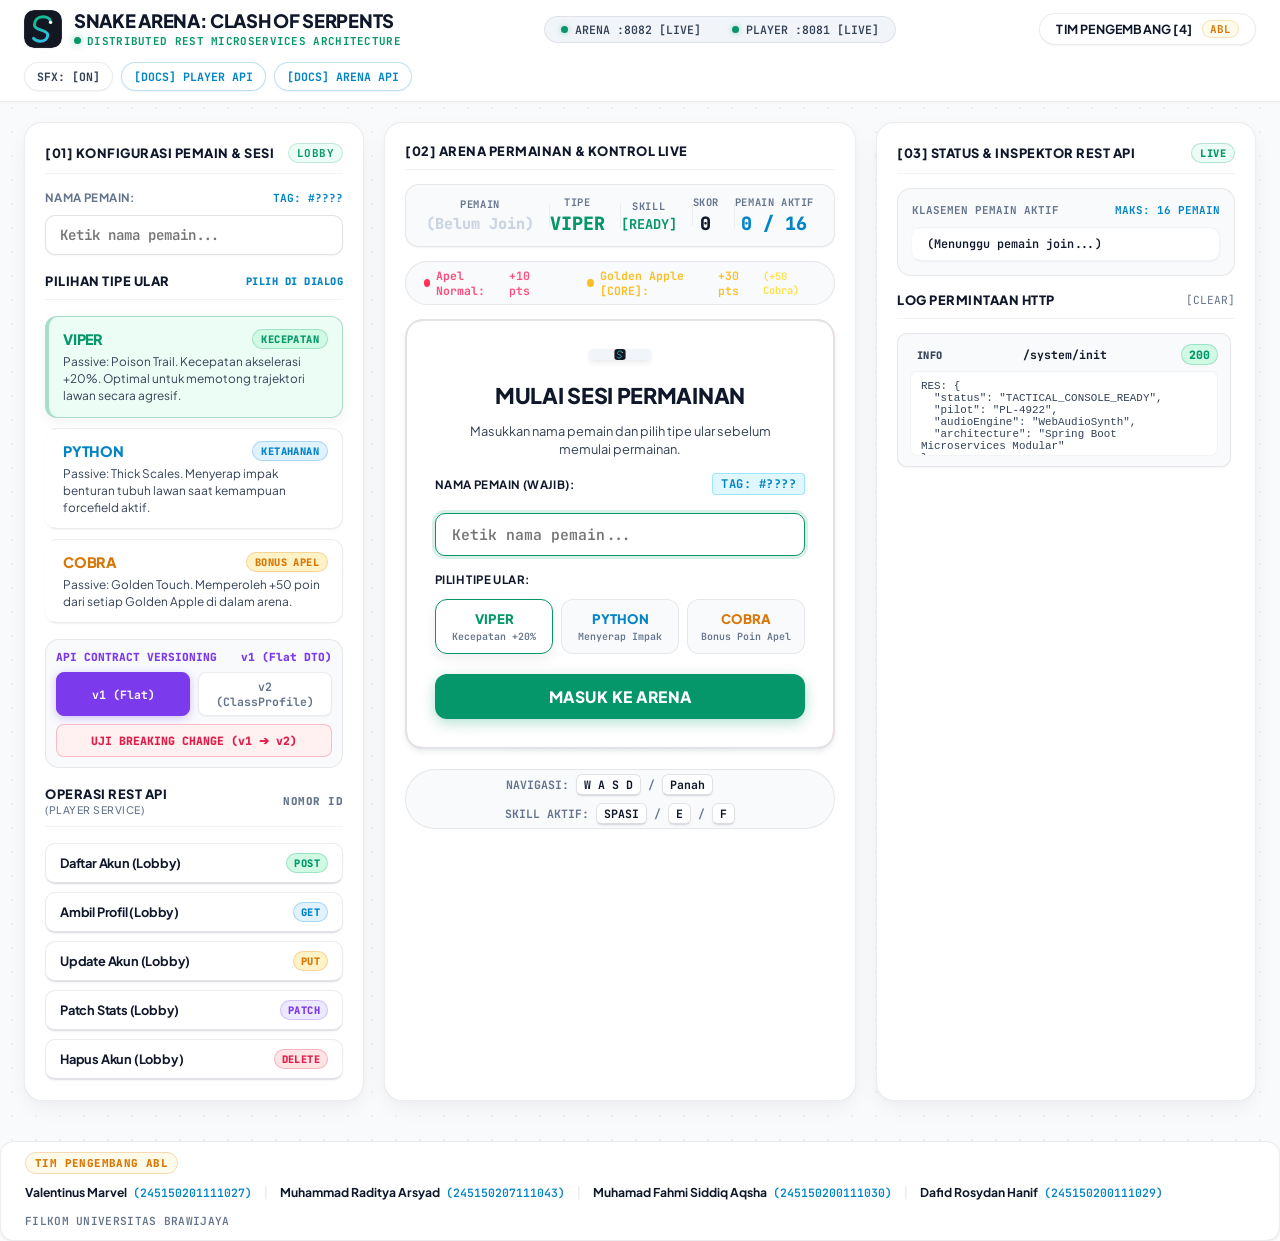
==== commit 527d44ab: "feat(ui): redesign interface to modern minimalist and playful theme (clean, soft, polished)" ====
--- a/frontend/index.html
+++ b/frontend/index.html
@@ -10,7 +10,7 @@
     <link rel="icon" type="image/svg+xml" href="assets/logo.svg">
     <link rel="preconnect" href="https://fonts.googleapis.com">
     <link rel="preconnect" href="https://fonts.gstatic.com" crossorigin>
-    <link href="https://fonts.googleapis.com/css2?family=Inter:wght@400;500;600;700&family=JetBrains+Mono:wght@400;500;600;700&display=swap" rel="stylesheet">
+    <link href="https://fonts.googleapis.com/css2?family=Plus+Jakarta+Sans:wght@400;500;600;700;800&family=JetBrains+Mono:wght@400;500;600;700&display=swap" rel="stylesheet">
 
     <!-- Modular Design System & Stylesheets -->
     <link rel="stylesheet" href="css/variables.css">
@@ -125,7 +125,7 @@
             </div>
 
             <div class="class-selector" id="sidebarClassSelector">
-                <div class="class-card class-viper selected" data-class="VIPER" onclick="selectSidebarClass('VIPER', '#00e575', true)">
+                <div class="class-card class-viper selected" data-class="VIPER" onclick="selectSidebarClass('VIPER', '#059669', true)">
                     <div class="class-header">
                         <span class="class-name">VIPER</span>
                         <span class="class-badge">KECEPATAN</span>
@@ -133,7 +133,7 @@
                     <p class="class-desc">Passive: Poison Trail. Kecepatan akselerasi +20%. Optimal untuk memotong trajektori lawan secara agresif.</p>
                 </div>
 
-                <div class="class-card class-python" data-class="PYTHON" onclick="selectSidebarClass('PYTHON', '#00b8ff', true)">
+                <div class="class-card class-python" data-class="PYTHON" onclick="selectSidebarClass('PYTHON', '#0284c7', true)">
                     <div class="class-header">
                         <span class="class-name">PYTHON</span>
                         <span class="class-badge">KETAHANAN</span>
@@ -141,7 +141,7 @@
                     <p class="class-desc">Passive: Thick Scales. Menyerap impak benturan tubuh lawan saat kemampuan forcefield aktif.</p>
                 </div>
 
-                <div class="class-card class-cobra" data-class="COBRA" onclick="selectSidebarClass('COBRA', '#f59e0b', true)">
+                <div class="class-card class-cobra" data-class="COBRA" onclick="selectSidebarClass('COBRA', '#d97706', true)">
                     <div class="class-header">
                         <span class="class-name">COBRA</span>
                         <span class="class-badge">BONUS APEL</span>
@@ -269,15 +269,15 @@
 
                         <label class="overlay-input-label" style="margin-top:4px;">PILIH TIPE ULAR:</label>
                         <div class="overlay-classes">
-                            <div class="overlay-class-opt active" data-class="VIPER" style="--opt-color:var(--tactical-emerald);" onclick="selectOverlayClass('VIPER', '#00e575', this)">
+                            <div class="overlay-class-opt active" data-class="VIPER" style="--opt-color:var(--tactical-emerald);" onclick="selectOverlayClass('VIPER', '#059669', this)">
                                 <span class="opt-title" style="color:var(--tactical-emerald)">VIPER</span>
                                 <span class="opt-sub">Kecepatan +20%</span>
                             </div>
-                            <div class="overlay-class-opt" data-class="PYTHON" style="--opt-color:var(--cyber-cyan);" onclick="selectOverlayClass('PYTHON', '#00b8ff', this)">
+                            <div class="overlay-class-opt" data-class="PYTHON" style="--opt-color:var(--cyber-cyan);" onclick="selectOverlayClass('PYTHON', '#0284c7', this)">
                                 <span class="opt-title" style="color:var(--cyber-cyan)">PYTHON</span>
                                 <span class="opt-sub">Menyerap Impak</span>
                             </div>
-                            <div class="overlay-class-opt" data-class="COBRA" style="--opt-color:var(--solar-amber);" onclick="selectOverlayClass('COBRA', '#f59e0b', this)">
+                            <div class="overlay-class-opt" data-class="COBRA" style="--opt-color:var(--solar-amber);" onclick="selectOverlayClass('COBRA', '#d97706', this)">
                                 <span class="opt-title" style="color:var(--solar-amber)">COBRA</span>
                                 <span class="opt-sub">Bonus Poin Apel</span>
                             </div>
--- a/frontend/css/variables.css
+++ b/frontend/css/variables.css
@@ -1,60 +1,89 @@
 /* ==========================================================================
    Snake Arena Design Tokens, Global CSS Variables & Base Resets
+   Modern Minimalist & Playful Engineering Theme (Clean, Soft & Polished)
    ========================================================================== */
 
-                :root {
-            /* Matte Industrial & High-Density Engineering Tokens */
-            --bg-canvas: #0a0c12;
-            --bg-chassis: #11141c;
-            --bg-panel: #151922;
-            --bg-panel-elevated: #1a202c;
-            --bg-inset: #0d1017;
-            
-            --border-chassis: rgba(255, 255, 255, 0.08);
-            --border-highlight: rgba(255, 255, 255, 0.16);
-            --border-accent: rgba(16, 185, 129, 0.35);
+:root {
+    /* Surfaces: Warm Porcelain & Clean Elevated Card Surfaces */
+    --bg-canvas: #f8fafc;
+    --bg-chassis: #ffffff;
+    --bg-panel: #ffffff;
+    --bg-panel-elevated: #ffffff;
+    --bg-inset: #f1f5f9;
+    --bg-pill: #e2e8f0;
 
-            /* Calibrated Semantic Accents */
-            --tactical-emerald: #10b981;
-            --cyber-cyan: #38bdf8;
-            --solar-amber: #f59e0b;
-            --crimson-hazard: #ef4444;
-            --arcane-purple: #8b5cf6;
+    /* Delicate Borders & Layered Shadows */
+    --border-chassis: rgba(15, 23, 42, 0.08);
+    --border-highlight: rgba(15, 23, 42, 0.12);
+    --border-subtle: rgba(15, 23, 42, 0.05);
+    --border-accent: rgba(5, 150, 105, 0.35);
 
-            --text-lead: #f8fafc;
-            --text-body: #94a3b8;
-            --text-dim: #64748b;
-            --text-code: #38bdf8;
+    --shadow-sm: 0 1px 2px 0 rgba(15, 23, 42, 0.05);
+    --shadow-md: 0 4px 6px -1px rgba(15, 23, 42, 0.07), 0 2px 4px -2px rgba(15, 23, 42, 0.05);
+    --shadow-lg: 0 10px 15px -3px rgba(15, 23, 42, 0.08), 0 4px 6px -4px rgba(15, 23, 42, 0.04);
+    --shadow-card: 0 2px 4px rgba(15, 23, 42, 0.02), 0 8px 24px -4px rgba(15, 23, 42, 0.06);
+    --shadow-popover: 0 20px 25px -5px rgba(15, 23, 42, 0.1), 0 8px 10px -6px rgba(15, 23, 42, 0.08);
 
-            /* REST Method Badges */
-            --method-get: #38bdf8;
-            --method-post: #10b981;
-            --method-put: #f59e0b;
-            --method-patch: #8b5cf6;
-            --method-delete: #ef4444;
+    /* Text Hierarchy: Rich Deep Navy Slate & Warm Muted Inks */
+    --text-lead: #0f172a;
+    --text-body: #334155;
+    --text-dim: #64748b;
+    --text-muted: #94a3b8;
+    --text-code: #0284c7;
 
-            --font-sans: 'Inter', -apple-system, BlinkMacSystemFont, 'Segoe UI', Roboto, sans-serif;
-            --font-mono: 'JetBrains Mono', monospace;
-        }
+    /* Calibrated Fresh & Playful Signal Accents */
+    --tactical-emerald: #059669;
+    --tactical-emerald-bg: #ecfdf5;
+    --cyber-cyan: #0284c7;
+    --cyber-cyan-bg: #f0f9ff;
+    --solar-amber: #d97706;
+    --solar-amber-bg: #fffbeb;
+    --crimson-hazard: #e11d48;
+    --crimson-hazard-bg: #fff1f2;
+    --arcane-purple: #7c3aed;
+    --arcane-purple-bg: #f5f3ff;
 
-        * {
-            box-sizing: border-box;
-            margin: 0;
-            padding: 0;
-            touch-action: manipulation;
-        }
+    /* REST Method Badges: Soft Pastel Backgrounds with High-Contrast Inks */
+    --method-get: #0284c7;
+    --method-get-bg: #e0f2fe;
+    --method-post: #059669;
+    --method-post-bg: #d1fae5;
+    --method-put: #d97706;
+    --method-put-bg: #fef3c7;
+    --method-patch: #7c3aed;
+    --method-patch-bg: #ede9fe;
+    --method-delete: #e11d48;
+    --method-delete-bg: #ffe4e6;
 
-        body {
-            background-color: var(--bg-canvas);
-            background-image:
-                linear-gradient(rgba(255, 255, 255, 0.015) 1px, transparent 1px),
-                linear-gradient(90deg, rgba(255, 255, 255, 0.015) 1px, transparent 1px);
-            background-size: 32px 32px;
-            color: var(--text-lead);
-            font-family: var(--font-sans);
-            min-height: 100vh;
-            display: flex;
-            flex-direction: column;
-            overflow-x: hidden;
-        }
+    /* Snake Class Profiles */
+    --viper-color: #059669;
+    --viper-bg: #ecfdf5;
+    --python-color: #0284c7;
+    --python-bg: #f0f9ff;
+    --cobra-color: #d97706;
+    --cobra-bg: #fffbeb;
 
+    --font-sans: 'Plus Jakarta Sans', -apple-system, BlinkMacSystemFont, 'Segoe UI', Roboto, sans-serif;
+    --font-mono: 'JetBrains Mono', monospace;
+}
+
+* {
+    box-sizing: border-box;
+    margin: 0;
+    padding: 0;
+    touch-action: manipulation;
+}
+
+body {
+    background-color: var(--bg-canvas);
+    background-image: radial-gradient(rgba(15, 23, 42, 0.05) 1px, transparent 1px);
+    background-size: 24px 24px;
+    color: var(--text-body);
+    font-family: var(--font-sans);
+    min-height: 100vh;
+    display: flex;
+    flex-direction: column;
+    overflow-x: hidden;
+}
+
+
--- a/frontend/css/components.css
+++ b/frontend/css/components.css
@@ -1,536 +1,586 @@
 /* ==========================================================================
    Snake Arena UI Components: Inputs, Cards, Buttons, Controls, & Terminal
+   Modern Minimalist & Playful Engineering Theme (Clean, Soft & Polished)
    ========================================================================== */
 
-        /* Form Inputs */
-        .input-group {
-            display: flex;
-            flex-direction: column;
-            gap: 6px;
-        }
-
-        .input-group label {
-            font-family: 'JetBrains Mono', monospace;
-            font-size: 0.72rem;
-            color: var(--text-dim);
-            text-transform: uppercase;
-            letter-spacing: 0.5px;
-            font-weight: 600;
-        }
-
-        .input-text {
-            background: var(--bg-inset);
-            border: 1px solid var(--border-chassis);
-            border-radius: 4px;
-            padding: 9px 12px;
-            color: #ffffff;
-            font-family: 'JetBrains Mono', monospace;
-            font-size: 0.85rem;
-            outline: none;
-            transition: all 0.2s;
-            box-shadow: inset 0 2px 4px rgba(0, 0, 0, 0.5);
-        }
-
-        .input-text:focus {
-            border-color: var(--tactical-emerald);
-            box-shadow: inset 0 2px 4px rgba(0, 0, 0, 0.5);
-        }
-
-        .input-text:disabled {
-            background: #090c13;
-            border-color: rgba(255, 255, 255, 0.04);
-            color: var(--text-dim);
-            cursor: not-allowed;
-        }
-
-        /* Class Selector Cards */
-        .class-selector {
-            display: flex;
-            flex-direction: column;
-            gap: 8px;
-        }
-
-        .class-card {
-            background: #0e131d;
-            border: 1px solid var(--border-chassis);
-            border-left: 3px solid transparent;
-            border-radius: 4px;
-            padding: 10px 12px;
-            cursor: pointer;
-            transition: all 0.15s ease;
-            position: relative;
-        }
-
-        .class-card:hover {
-            border-color: var(--border-highlight);
-            background: #131926;
-        }
-
-        .class-card.selected {
-            background: #141c2a;
-            border-left-color: var(--class-accent, var(--tactical-emerald));
-            border-color: rgba(255, 255, 255, 0.16);
-            box-shadow: 0 4px 12px rgba(0, 0, 0, 0.4);
-        }
-
-        .class-card.locked {
-            opacity: 0.5;
-            cursor: not-allowed;
-            filter: grayscale(0.4);
-        }
-
-        .class-header {
-            display: flex;
-            align-items: center;
-            justify-content: space-between;
-            margin-bottom: 4px;
-        }
-
-        .class-name {
-            font-family: var(--font-sans);
-            font-weight: 700;
-            font-size: 0.88rem;
-            display: flex;
-            align-items: center;
-            gap: 6px;
-            color: #ffffff;
-            letter-spacing: 0.5px;
-        }
-
-        .class-badge {
-            font-family: 'JetBrains Mono', monospace;
-            font-size: 0.62rem;
-            padding: 2px 6px;
-            border-radius: 3px;
-            font-weight: 700;
-            text-transform: uppercase;
-            letter-spacing: 0.4px;
-        }
-
-        .class-desc {
-            font-size: 0.72rem;
-            color: var(--text-body);
-            line-height: 1.4;
-        }
-
-        .class-viper { --class-accent: var(--tactical-emerald); }
-        .class-viper .class-name { color: var(--tactical-emerald); }
-        .class-viper .class-badge { background: rgba(0, 229, 117, 0.15); color: var(--tactical-emerald); border: 1px solid rgba(0, 229, 117, 0.3); }
-
-        .class-python { --class-accent: var(--cyber-cyan); }
-        .class-python .class-name { color: var(--cyber-cyan); }
-        .class-python .class-badge { background: rgba(0, 184, 255, 0.15); color: var(--cyber-cyan); border: 1px solid rgba(0, 184, 255, 0.3); }
-
-        .class-cobra { --class-accent: var(--solar-amber); }
-        .class-cobra .class-name { color: var(--solar-amber); }
-        .class-cobra .class-badge { background: rgba(245, 158, 11, 0.15); color: var(--solar-amber); border: 1px solid rgba(245, 158, 11, 0.3); }
-
-        /* Tactile Mechanical Action Buttons */
-        .api-actions {
-            display: flex;
-            flex-direction: column;
-            gap: 7px;
-        }
-
-        .action-btn {
-            background: #121824;
-            border: 1px solid var(--border-highlight);
-            border-bottom: 3px solid #080b11;
-            color: #ffffff;
-            padding: 8px 12px;
-            border-radius: 4px;
-            font-family: var(--font-sans);
-            font-size: 0.78rem;
-            font-weight: 600;
-            letter-spacing: 0.3px;
-            cursor: pointer;
-            display: flex;
-            align-items: center;
-            justify-content: space-between;
-            transition: transform 0.05s ease, background 0.15s ease, border-color 0.15s ease;
-            box-shadow: inset 0 1px 0 rgba(255, 255, 255, 0.1);
-        }
-
-        .action-btn:hover:not(:disabled) {
-            background: #172030;
-            border-color: rgba(255, 255, 255, 0.25);
-        }
-
-        .action-btn:active:not(:disabled) {
-            transform: translateY(2px);
-            border-bottom-width: 1px;
-            box-shadow: inset 0 2px 4px rgba(0, 0, 0, 0.6);
-        }
-
-        .action-btn:disabled {
-            opacity: 0.4;
-            cursor: not-allowed;
-            border-bottom-width: 1px;
-        }
-
-        .method-tag {
-            font-family: 'JetBrains Mono', monospace;
-            font-size: 0.65rem;
-            font-weight: 800;
-            padding: 2px 6px;
-            border-radius: 3px;
-            letter-spacing: 0.5px;
-        }
-
-        .tag-get { background: rgba(56, 189, 248, 0.15); color: var(--method-get); border: 1px solid rgba(56, 189, 248, 0.3); }
-        .tag-post { background: rgba(0, 229, 117, 0.15); color: var(--method-post); border: 1px solid rgba(0, 229, 117, 0.3); }
-        .tag-put { background: rgba(245, 158, 11, 0.15); color: var(--method-put); border: 1px solid rgba(245, 158, 11, 0.3); }
-        .tag-patch { background: rgba(192, 132, 252, 0.15); color: var(--method-patch); border: 1px solid rgba(192, 132, 252, 0.3); }
-        .tag-delete { background: rgba(255, 51, 85, 0.15); color: var(--method-delete); border: 1px solid rgba(255, 51, 85, 0.3); }
-
-        /* Version Switcher */
-        .version-switcher {
-            background: var(--bg-inset);
-            border-radius: 4px;
-            padding: 8px;
-            border: 1px solid var(--border-chassis);
-        }
-
-        .version-header {
-            font-family: 'JetBrains Mono', monospace;
-            font-size: 0.7rem;
-            font-weight: 700;
-            color: var(--arcane-purple);
-            margin-bottom: 6px;
-            display: flex;
-            align-items: center;
-            justify-content: space-between;
-        }
-
-        .version-toggles {
-            display: grid;
-            grid-template-columns: 1fr 1fr;
-            gap: 6px;
-        }
-
-        .btn-ver {
-            padding: 5px 8px;
-            border-radius: 3px;
-            font-family: 'JetBrains Mono', monospace;
-            font-size: 0.72rem;
-            font-weight: 600;
-            border: 1px solid var(--border-chassis);
-            border-bottom: 2px solid #080b11;
-            background: #111722;
-            color: var(--text-dim);
-            cursor: pointer;
-            transition: all 0.15s;
-        }
-
-        .btn-ver.active {
-            background: var(--arcane-purple);
-            color: #ffffff;
-            border-color: var(--arcane-purple);
-        }
-
-        .btn-ver:active {
-            transform: translateY(1px);
-            border-bottom-width: 1px;
-        }
-
-        .btn-test-break {
-            margin-top: 6px;
-            width: 100%;
-            background: rgba(255, 51, 85, 0.1);
-            color: var(--crimson-hazard);
-            border: 1px solid rgba(255, 51, 85, 0.3);
-            border-bottom: 2px solid #0a0305;
-            padding: 6px;
-            border-radius: 3px;
-            font-family: 'JetBrains Mono', monospace;
-            font-size: 0.7rem;
-            font-weight: 700;
-            cursor: pointer;
-            transition: all 0.15s;
-        }
-
-        .btn-test-break:hover {
-            background: rgba(255, 51, 85, 0.2);
-            border-color: var(--crimson-hazard);
-        }
-
-        .btn-test-break:active {
-            transform: translateY(1px);
-            border-bottom-width: 1px;
-        }
-
-
-        /* High-Impact Deploy Button */
-        .btn-deploy {
-            background: var(--tactical-emerald);
-            color: #06090f;
-            font-family: var(--font-sans);
-            font-weight: 700;
-            font-size: 1rem;
-            text-transform: uppercase;
-            letter-spacing: 0.8px;
-            padding: 12px 24px;
-            border-radius: 4px;
-            border: none;
-            border-bottom: 3px solid #00994d;
-            cursor: pointer;
-            transition: all 0.1s ease;
-            margin-top: 6px;
-            width: 100%;
-        }
-
-        .btn-deploy:hover {
-            background: #12f584;
-        }
-
-        .btn-deploy:active {
-            transform: translateY(2px);
-            border-bottom-width: 1px;
-        }
-
-        /* Apple Legend Bar */
-        .apple-legend-bar {
-            display: flex;
-            gap: 16px;
-            font-family: 'JetBrains Mono', monospace;
-            font-size: 0.72rem;
-            align-items: center;
-            background: var(--bg-chassis);
-            padding: 5px 16px;
-            border-radius: 4px;
-            border: 1px solid var(--border-chassis);
-        }
-
-        /* Controls Hint Bar */
-        .controls-hint-bar {
-            display: flex;
-            justify-content: center;
-            align-items: center;
-            gap: 14px;
-            font-family: 'JetBrains Mono', monospace;
-            font-size: 0.72rem;
-            color: var(--text-dim);
-            background: var(--bg-chassis);
-            border: 1px solid var(--border-chassis);
-            border-radius: 4px;
-            padding: 6px 16px;
-            margin-top: 6px;
-            flex-wrap: wrap;
-        }
-
-        kbd {
-            background: #161e2e;
-            color: var(--cyber-cyan);
-            border: 1px solid rgba(255, 255, 255, 0.12);
-            border-bottom: 2px solid #0a0d14;
-            padding: 2px 6px;
-            border-radius: 3px;
-            font-family: 'JetBrains Mono', monospace;
-            font-weight: 700;
-        }
-
-        /* Mobile Touch Controls */
-        .touch-controls {
-            display: none;
-            gap: 20px;
-            width: 100%;
-            max-width: 480px;
-            justify-content: space-around;
-            padding: 10px;
-            align-items: center;
-        }
-
-        .d-pad {
-            display: grid;
-            grid-template-columns: repeat(3, 50px);
-            grid-template-rows: repeat(3, 50px);
-            gap: 6px;
-        }
-
-        .d-btn {
-            background: #141a27;
-            border: 1px solid var(--border-highlight);
-            border-bottom: 3px solid #080b11;
-            border-radius: 4px;
-            color: #ffffff;
-            display: flex;
-            align-items: center;
-            justify-content: center;
-            font-size: 1.1rem;
-            user-select: none;
-        }
-
-        .d-btn:active {
-            transform: translateY(2px);
-            border-bottom-width: 1px;
-            background: var(--emerald-glow);
-        }
-
-        .btn-skill-touch {
-            width: 76px;
-            height: 90px;
-            border-radius: 6px;
-            background: radial-gradient(circle, var(--arcane-purple), #581c87);
-            border: 2px solid rgba(255, 255, 255, 0.3);
-            color: #ffffff;
-            font-family: var(--font-sans);
-            font-weight: 800;
-            font-size: 0.82rem;
-            cursor: pointer;
-        }
-
-        .btn-skill-touch:active {
-            transform: scale(0.95);
-        }
-
-
-        /* Real-Time Log Feed */
-        .api-logs {
-            flex: 1;
-            overflow-y: auto;
-            max-height: 480px;
-            display: flex;
-            flex-direction: column;
-            gap: 8px;
-            padding-right: 4px;
-        }
-
-        .api-logs::-webkit-scrollbar {
-            width: 4px;
-        }
-
-        .api-logs::-webkit-scrollbar-thumb {
-            background: rgba(255, 255, 255, 0.1);
-            border-radius: 3px;
-        }
-
-        .log-entry {
-            background: var(--bg-inset);
-            border: 1px solid var(--border-chassis);
-            border-radius: 3px;
-            padding: 8px;
-            display: flex;
-            flex-direction: column;
-            gap: 4px;
-            font-family: 'JetBrains Mono', monospace;
-            font-size: 0.68rem;
-            animation: slideIn 0.2s ease-out;
-        }
-
-        @keyframes slideIn {
-            from { opacity: 0; transform: translateY(-6px); }
-            to { opacity: 1; transform: translateY(0); }
-        }
-
-        .log-header {
-            display: flex;
-            align-items: center;
-            justify-content: space-between;
-        }
-
-        .log-endpoint {
-            color: #cbd5e1;
-            font-weight: 500;
-            word-break: break-all;
-        }
-
-        .log-status {
-            font-weight: 800;
-            padding: 1px 5px;
-            border-radius: 3px;
-        }
-
-        .status-200, .status-201, .status-204 {
-            background: rgba(0, 229, 117, 0.15);
-            color: var(--tactical-emerald);
-            border: 1px solid rgba(0, 229, 117, 0.3);
-        }
-
-        .status-400, .status-404, .status-500 {
-            background: rgba(255, 51, 85, 0.15);
-            color: var(--crimson-hazard);
-            border: 1px solid rgba(255, 51, 85, 0.3);
-        }
-
-        .log-json {
-            background: #05070a;
-            border: 1px solid rgba(255, 255, 255, 0.05);
-            border-radius: 3px;
-            padding: 6px;
-            color: #94a3b8;
-            font-size: 0.64rem;
-            white-space: pre-wrap;
-            max-height: 80px;
-            overflow-y: auto;
-        }
-
-
-
-        /* ==========================================================================
-           Tactile Button Visual States & HTTP Latency Badges (Engineering Polish)
-           ========================================================================== */
-
-        /* Mechanical depression tactile feel */
-        .action-btn:active:not(:disabled) {
-            transform: translateY(2px);
-            border-bottom-width: 1px;
-            box-shadow: inset 0 2px 4px rgba(0, 0, 0, 0.6);
-        }
-
-        /* In-flight HTTP request pending state */
-        .action-btn.btn-loading {
-            position: relative;
-            pointer-events: none;
-            opacity: 0.85;
-            border-color: var(--cyber-cyan) !important;
-            box-shadow: 0 0 10px rgba(56, 189, 248, 0.35) !important;
-            animation: btnPulseBorder 1.2s infinite ease-in-out;
-        }
-
-        @keyframes btnPulseBorder {
-            0%, 100% { border-color: rgba(56, 189, 248, 0.4); box-shadow: 0 0 4px rgba(56, 189, 248, 0.2); }
-            50% { border-color: rgba(56, 189, 248, 0.9); box-shadow: 0 0 12px rgba(56, 189, 248, 0.5); }
-        }
-
-        /* Transient response glow flash */
-        .action-btn.btn-success-flash {
-            border-color: var(--tactical-emerald) !important;
-            box-shadow: 0 0 14px rgba(16, 185, 129, 0.65) !important;
-            transition: border-color 0.1s ease, box-shadow 0.1s ease;
-        }
-
-        .action-btn.btn-error-flash {
-            border-color: var(--crimson-hazard) !important;
-            box-shadow: 0 0 14px rgba(239, 68, 68, 0.65) !important;
-            transition: border-color 0.1s ease, box-shadow 0.1s ease;
-        }
-
-        /* HTTP Latency Indicator Badges */
-        .log-latency {
-            font-family: 'JetBrains Mono', monospace;
-            font-size: 0.62rem;
-            font-weight: 700;
-            padding: 1px 6px;
-            border-radius: 3px;
-            letter-spacing: 0.3px;
-            display: inline-flex;
-            align-items: center;
-        }
-
-        .latency-fast {
-            color: #34d399;
-            background: rgba(52, 211, 153, 0.12);
-            border: 1px solid rgba(52, 211, 153, 0.28);
-        }
-
-        .latency-med {
-            color: #fbbf24;
-            background: rgba(251, 191, 36, 0.12);
-            border: 1px solid rgba(251, 191, 36, 0.28);
-        }
-
-        .latency-slow {
-            color: #f87171;
-            background: rgba(248, 113, 113, 0.12);
-            border: 1px solid rgba(248, 113, 113, 0.28);
-        }
+/* Form Inputs */
+.input-group {
+    display: flex;
+    flex-direction: column;
+    gap: 6px;
+}
+
+.input-group label {
+    font-family: var(--font-sans);
+    font-size: 0.72rem;
+    color: var(--text-dim);
+    text-transform: uppercase;
+    letter-spacing: 0.4px;
+    font-weight: 700;
+}
+
+.input-text {
+    background: #ffffff;
+    border: 1px solid var(--border-highlight);
+    border-radius: 10px;
+    padding: 10px 14px;
+    color: var(--text-lead);
+    font-family: var(--font-mono);
+    font-size: 0.88rem;
+    font-weight: 600;
+    outline: none;
+    transition: all 0.2s cubic-bezier(0.16, 1, 0.3, 1);
+    box-shadow: var(--shadow-sm);
+}
+
+.input-text:focus {
+    border-color: var(--tactical-emerald);
+    box-shadow: 0 0 0 3px rgba(5, 150, 105, 0.15);
+}
+
+.input-text:disabled {
+    background: #f1f5f9;
+    border-color: var(--border-subtle);
+    color: var(--text-muted);
+    cursor: not-allowed;
+}
+
+/* Class Selector Cards (Playful & Distinctive) */
+.class-selector {
+    display: flex;
+    flex-direction: column;
+    gap: 10px;
+}
+
+.class-card {
+    background: #ffffff;
+    border: 1px solid var(--border-chassis);
+    border-left: 4px solid transparent;
+    border-radius: 12px;
+    padding: 12px 14px;
+    cursor: pointer;
+    transition: all 0.2s cubic-bezier(0.16, 1, 0.3, 1);
+    position: relative;
+    box-shadow: var(--shadow-sm);
+}
+
+.class-card:hover {
+    border-color: var(--border-highlight);
+    background: #f8fafc;
+    transform: translateY(-1px);
+    box-shadow: var(--shadow-md);
+}
+
+.class-card.selected {
+    background: var(--class-bg, #ecfdf5);
+    border-left-color: var(--class-accent, var(--tactical-emerald));
+    border-color: var(--class-border, rgba(5, 150, 105, 0.3));
+    box-shadow: 0 4px 14px rgba(15, 23, 42, 0.05);
+}
+
+.class-card.locked {
+    opacity: 0.5;
+    cursor: not-allowed;
+    filter: grayscale(0.4);
+}
+
+.class-header {
+    display: flex;
+    align-items: center;
+    justify-content: space-between;
+    margin-bottom: 4px;
+}
+
+.class-name {
+    font-family: var(--font-sans);
+    font-weight: 800;
+    font-size: 0.9rem;
+    display: flex;
+    align-items: center;
+    gap: 6px;
+    color: var(--text-lead);
+    letter-spacing: -0.2px;
+}
+
+.class-badge {
+    font-family: var(--font-mono);
+    font-size: 0.65rem;
+    padding: 2px 8px;
+    border-radius: 9999px;
+    font-weight: 800;
+    text-transform: uppercase;
+    letter-spacing: 0.4px;
+}
+
+.class-desc {
+    font-size: 0.74rem;
+    color: var(--text-body);
+    line-height: 1.45;
+}
+
+.class-viper { 
+    --class-accent: #059669; 
+    --class-bg: #ecfdf5; 
+    --class-border: rgba(5, 150, 105, 0.3); 
+}
+.class-viper .class-name { color: #059669; }
+.class-viper .class-badge { 
+    background: #d1fae5; 
+    color: #059669; 
+    border: 1px solid rgba(5, 150, 105, 0.25); 
+}
+
+.class-python { 
+    --class-accent: #0284c7; 
+    --class-bg: #f0f9ff; 
+    --class-border: rgba(2, 132, 199, 0.3); 
+}
+.class-python .class-name { color: #0284c7; }
+.class-python .class-badge { 
+    background: #e0f2fe; 
+    color: #0284c7; 
+    border: 1px solid rgba(2, 132, 199, 0.25); 
+}
+
+.class-cobra { 
+    --class-accent: #d97706; 
+    --class-bg: #fffbeb; 
+    --class-border: rgba(217, 119, 6, 0.3); 
+}
+.class-cobra .class-name { color: #d97706; }
+.class-cobra .class-badge { 
+    background: #fef3c7; 
+    color: #d97706; 
+    border: 1px solid rgba(217, 119, 6, 0.25); 
+}
+
+/* Tactile Mechanical Action Buttons */
+.api-actions {
+    display: flex;
+    flex-direction: column;
+    gap: 8px;
+}
+
+.action-btn {
+    background: #ffffff;
+    border: 1px solid var(--border-chassis);
+    border-bottom: 2px solid var(--border-highlight);
+    color: var(--text-lead);
+    padding: 9px 14px;
+    border-radius: 10px;
+    font-family: var(--font-sans);
+    font-size: 0.8rem;
+    font-weight: 700;
+    letter-spacing: -0.2px;
+    cursor: pointer;
+    display: flex;
+    align-items: center;
+    justify-content: space-between;
+    transition: transform 0.05s ease, background 0.15s ease, border-color 0.15s ease, box-shadow 0.15s ease;
+    box-shadow: var(--shadow-sm);
+}
+
+.action-btn:hover:not(:disabled) {
+    background: #f8fafc;
+    border-color: var(--border-highlight);
+    transform: translateY(-1px);
+    box-shadow: var(--shadow-md);
+}
+
+.action-btn:active:not(:disabled) {
+    transform: translateY(1px);
+    border-bottom-width: 1px;
+    box-shadow: none;
+}
+
+.action-btn:disabled {
+    opacity: 0.45;
+    cursor: not-allowed;
+    background: #f1f5f9;
+    border-bottom-width: 1px;
+}
+
+.method-tag {
+    font-family: var(--font-mono);
+    font-size: 0.65rem;
+    font-weight: 800;
+    padding: 2px 7px;
+    border-radius: 9999px;
+    letter-spacing: 0.4px;
+}
+
+.tag-get { 
+    background: var(--method-get-bg); 
+    color: var(--method-get); 
+    border: 1px solid rgba(2, 132, 199, 0.25); 
+}
+.tag-post { 
+    background: var(--method-post-bg); 
+    color: var(--method-post); 
+    border: 1px solid rgba(5, 150, 105, 0.25); 
+}
+.tag-put { 
+    background: var(--method-put-bg); 
+    color: var(--method-put); 
+    border: 1px solid rgba(217, 119, 6, 0.25); 
+}
+.tag-patch { 
+    background: var(--method-patch-bg); 
+    color: var(--method-patch); 
+    border: 1px solid rgba(124, 58, 237, 0.25); 
+}
+.tag-delete { 
+    background: var(--method-delete-bg); 
+    color: var(--method-delete); 
+    border: 1px solid rgba(225, 29, 72, 0.25); 
+}
+
+/* Version Switcher */
+.version-switcher {
+    background: #f8fafc;
+    border-radius: 14px;
+    padding: 10px;
+    border: 1px solid var(--border-chassis);
+}
+
+.version-header {
+    font-family: var(--font-mono);
+    font-size: 0.7rem;
+    font-weight: 800;
+    color: var(--arcane-purple);
+    margin-bottom: 8px;
+    display: flex;
+    align-items: center;
+    justify-content: space-between;
+}
+
+.version-toggles {
+    display: grid;
+    grid-template-columns: 1fr 1fr;
+    gap: 8px;
+}
+
+.btn-ver {
+    padding: 6px 10px;
+    border-radius: 8px;
+    font-family: var(--font-mono);
+    font-size: 0.72rem;
+    font-weight: 700;
+    border: 1px solid var(--border-chassis);
+    background: #ffffff;
+    color: var(--text-dim);
+    box-shadow: var(--shadow-sm);
+    cursor: pointer;
+    transition: all 0.15s cubic-bezier(0.16, 1, 0.3, 1);
+}
+
+.btn-ver:hover:not(.active) {
+    background: #f1f5f9;
+    color: var(--text-lead);
+}
+
+.btn-ver.active {
+    background: var(--arcane-purple);
+    color: #ffffff;
+    border-color: var(--arcane-purple);
+    box-shadow: 0 2px 8px rgba(124, 58, 237, 0.3);
+}
+
+.btn-ver:active {
+    transform: translateY(1px);
+}
+
+.btn-test-break {
+    margin-top: 8px;
+    width: 100%;
+    background: var(--crimson-hazard-bg);
+    color: var(--crimson-hazard);
+    border: 1px solid rgba(225, 29, 72, 0.25);
+    padding: 8px;
+    border-radius: 8px;
+    font-family: var(--font-mono);
+    font-size: 0.72rem;
+    font-weight: 800;
+    cursor: pointer;
+    transition: all 0.15s ease;
+}
+
+.btn-test-break:hover {
+    background: #ffe4e6;
+    border-color: var(--crimson-hazard);
+    transform: translateY(-1px);
+}
+
+.btn-test-break:active {
+    transform: translateY(1px);
+}
+
+/* High-Impact Deploy Button (Fresh & Playful) */
+.btn-deploy {
+    background: var(--tactical-emerald);
+    color: #ffffff;
+    font-family: var(--font-sans);
+    font-weight: 800;
+    font-size: 0.98rem;
+    text-transform: uppercase;
+    letter-spacing: 0.5px;
+    padding: 13px 24px;
+    border-radius: 12px;
+    border: none;
+    cursor: pointer;
+    transition: all 0.15s cubic-bezier(0.16, 1, 0.3, 1);
+    margin-top: 8px;
+    width: 100%;
+    box-shadow: 0 4px 14px rgba(5, 150, 105, 0.3);
+}
+
+.btn-deploy:hover {
+    background: #047857;
+    transform: translateY(-2px);
+    box-shadow: 0 6px 20px rgba(5, 150, 105, 0.4);
+}
+
+.btn-deploy:active {
+    transform: translateY(1px);
+    box-shadow: 0 2px 8px rgba(5, 150, 105, 0.2);
+}
+
+/* Apple Legend Bar */
+.apple-legend-bar {
+    display: flex;
+    gap: 16px;
+    font-family: var(--font-mono);
+    font-size: 0.72rem;
+    align-items: center;
+    background: #f8fafc;
+    padding: 6px 18px;
+    border-radius: 9999px;
+    border: 1px solid var(--border-chassis);
+    color: var(--text-body);
+    font-weight: 600;
+}
+
+/* Controls Hint Bar */
+.controls-hint-bar {
+    display: flex;
+    justify-content: center;
+    align-items: center;
+    gap: 14px;
+    font-family: var(--font-mono);
+    font-size: 0.72rem;
+    color: var(--text-dim);
+    background: #f8fafc;
+    border: 1px solid var(--border-chassis);
+    border-radius: 9999px;
+    padding: 7px 18px;
+    margin-top: 6px;
+    flex-wrap: wrap;
+    font-weight: 600;
+}
+
+kbd {
+    background: #ffffff;
+    color: var(--text-lead);
+    border: 1px solid var(--border-highlight);
+    border-bottom: 2px solid rgba(15, 23, 42, 0.15);
+    padding: 2px 7px;
+    border-radius: 6px;
+    font-family: var(--font-mono);
+    font-weight: 700;
+    box-shadow: var(--shadow-sm);
+}
+
+/* Mobile Touch Controls */
+.touch-controls {
+    display: none;
+    gap: 20px;
+    width: 100%;
+    max-width: 480px;
+    justify-content: space-around;
+    padding: 10px;
+    align-items: center;
+}
+
+.d-pad {
+    display: grid;
+    grid-template-columns: repeat(3, 50px);
+    grid-template-rows: repeat(3, 50px);
+    gap: 6px;
+}
+
+.d-btn {
+    background: #ffffff;
+    border: 1px solid var(--border-highlight);
+    border-bottom: 2px solid var(--border-highlight);
+    border-radius: 8px;
+    color: var(--text-lead);
+    display: flex;
+    align-items: center;
+    justify-content: center;
+    font-size: 1.1rem;
+    user-select: none;
+    box-shadow: var(--shadow-sm);
+}
+
+.d-btn:active {
+    transform: translateY(1px);
+    border-bottom-width: 1px;
+    background: var(--tactical-emerald-bg);
+    color: var(--tactical-emerald);
+}
+
+.btn-skill-touch {
+    width: 76px;
+    height: 90px;
+    border-radius: 12px;
+    background: linear-gradient(135deg, var(--arcane-purple), #581c87);
+    border: none;
+    color: #ffffff;
+    font-family: var(--font-sans);
+    font-weight: 800;
+    font-size: 0.85rem;
+    cursor: pointer;
+    box-shadow: 0 4px 14px rgba(124, 58, 237, 0.35);
+}
+
+.btn-skill-touch:active {
+    transform: scale(0.96);
+}
+
+/* Real-Time Log Feed */
+.api-logs {
+    flex: 1;
+    overflow-y: auto;
+    max-height: 480px;
+    display: flex;
+    flex-direction: column;
+    gap: 8px;
+    padding-right: 4px;
+}
+
+.api-logs::-webkit-scrollbar {
+    width: 5px;
+}
+
+.api-logs::-webkit-scrollbar-thumb {
+    background: var(--border-highlight);
+    border-radius: 9999px;
+}
+
+.log-entry {
+    background: #f8fafc;
+    border: 1px solid var(--border-chassis);
+    border-radius: 10px;
+    padding: 10px 12px;
+    display: flex;
+    flex-direction: column;
+    gap: 6px;
+    font-family: var(--font-mono);
+    font-size: 0.72rem;
+    animation: slideIn 0.2s cubic-bezier(0.16, 1, 0.3, 1);
+    box-shadow: var(--shadow-sm);
+}
+
+@keyframes slideIn {
+    from { opacity: 0; transform: translateY(-4px); }
+    to { opacity: 1; transform: translateY(0); }
+}
+
+.log-header {
+    display: flex;
+    align-items: center;
+    justify-content: space-between;
+}
+
+.log-endpoint {
+    color: var(--text-lead);
+    font-weight: 700;
+    word-break: break-all;
+}
+
+.log-status {
+    font-weight: 800;
+    padding: 2px 7px;
+    border-radius: 9999px;
+}
+
+.status-200, .status-201, .status-204 {
+    background: var(--method-post-bg);
+    color: var(--method-post);
+    border: 1px solid rgba(5, 150, 105, 0.25);
+}
+
+.status-400, .status-404, .status-500 {
+    background: var(--method-delete-bg);
+    color: var(--method-delete);
+    border: 1px solid rgba(225, 29, 72, 0.25);
+}
+
+.log-json {
+    background: #ffffff;
+    border: 1px solid var(--border-subtle);
+    border-radius: 8px;
+    padding: 8px 10px;
+    color: var(--text-body);
+    font-size: 0.68rem;
+    white-space: pre-wrap;
+    max-height: 85px;
+    overflow-y: auto;
+}
+
+/* Tactile Button Feedback */
+.action-btn.btn-loading {
+    position: relative;
+    pointer-events: none;
+    opacity: 0.85;
+    border-color: var(--cyber-cyan) !important;
+    box-shadow: 0 0 10px rgba(2, 132, 199, 0.25) !important;
+    animation: btnPulseBorder 1.2s infinite ease-in-out;
+}
+
+@keyframes btnPulseBorder {
+    0%, 100% { border-color: rgba(2, 132, 199, 0.3); box-shadow: 0 0 4px rgba(2, 132, 199, 0.15); }
+    50% { border-color: rgba(2, 132, 199, 0.8); box-shadow: 0 0 12px rgba(2, 132, 199, 0.3); }
+}
+
+.action-btn.btn-success-flash {
+    border-color: var(--tactical-emerald) !important;
+    box-shadow: 0 0 12px rgba(5, 150, 105, 0.35) !important;
+    transition: border-color 0.1s ease, box-shadow 0.1s ease;
+}
+
+.action-btn.btn-error-flash {
+    border-color: var(--crimson-hazard) !important;
+    box-shadow: 0 0 12px rgba(225, 29, 72, 0.35) !important;
+    transition: border-color 0.1s ease, box-shadow 0.1s ease;
+}
+
+/* HTTP Latency Indicator Badges */
+.log-latency {
+    font-family: var(--font-mono);
+    font-size: 0.62rem;
+    font-weight: 700;
+    padding: 2px 7px;
+    border-radius: 9999px;
+    letter-spacing: 0.3px;
+    display: inline-flex;
+    align-items: center;
+}
+
+.latency-fast {
+    color: #059669;
+    background: #ecfdf5;
+    border: 1px solid rgba(5, 150, 105, 0.25);
+}
+
+.latency-med {
+    color: #d97706;
+    background: #fffbeb;
+    border: 1px solid rgba(217, 119, 6, 0.25);
+}
+
+.latency-slow {
+    color: #e11d48;
+    background: #fff1f2;
+    border: 1px solid rgba(225, 29, 72, 0.25);
+}
--- a/frontend/css/layout.css
+++ b/frontend/css/layout.css
@@ -1,728 +1,761 @@
 /* ==========================================================================
-   Snake Arena Cockpit Layout, Header Bar, Arena Frames, & Responsive Grids
+   Snake Arena Layout: Header Bar, Modern Responsive Panels, & Canvas Enclosure
+   Modern Minimalist & Playful Engineering Theme (Clean, Soft & Polished)
    ========================================================================== */
 
-        /* Top Cockpit Telemetry Bar */
-        header {
-            background: rgba(11, 15, 23, 0.95);
-            border-bottom: 1px solid var(--border-highlight);
-            box-shadow: 0 4px 20px rgba(0, 0, 0, 0.6);
-            padding: 8px 20px;
-            display: flex;
-            align-items: center;
-            justify-content: space-between;
-            position: sticky;
-            top: 0;
-            z-index: 100;
-            flex-wrap: wrap;
-            gap: 12px;
-        }
-
-        .brand-container {
-            display: flex;
-            align-items: center;
-            gap: 12px;
-        }
-
-        .brand-emblem {
-            width: 36px;
-            height: 36px;
-            border-radius: 8px;
-            overflow: hidden;
-            background: transparent;
-            display: flex;
-            align-items: center;
-            justify-content: center;
-            flex-shrink: 0;
-            transition: transform 0.15s ease;
-        }
-
-        .brand-emblem:hover {
-            transform: scale(1.05);
-        }
-
-        .brand-logo-img {
-            width: 100%;
-            height: 100%;
-            display: block;
-        }
-
-        .overlay-logo-container {
-            width: 60px;
-            height: 60px;
-            border-radius: 12px;
-            overflow: hidden;
-            margin-bottom: 6px;
-            background: transparent;
-            display: flex;
-            align-items: center;
-            justify-content: center;
-        }
-
-        .overlay-logo-img {
-            width: 100%;
-            height: 100%;
-            display: block;
-        }
-
-        .brand-title h1 {
-            font-family: var(--font-sans);
-            font-size: 1.15rem;
-            font-weight: 700;
-            letter-spacing: 0.8px;
-            text-transform: uppercase;
-            color: #ffffff;
-            line-height: 1.1;
-        }
-
-        .brand-title p {
-            font-family: 'JetBrains Mono', monospace;
-            font-size: 0.68rem;
-            color: var(--tactical-emerald);
-            font-weight: 600;
-            letter-spacing: 0.5px;
-            display: flex;
-            align-items: center;
-            gap: 6px;
-            margin-top: 2px;
-        }
-
-        .brand-title p::before {
-            content: '';
-            width: 6px;
-            height: 6px;
-            background: var(--tactical-emerald);
-            display: inline-block;
-            animation: pulseLed 2s infinite ease-in-out;
-        }
-
-        @keyframes pulseLed {
-            0%, 100% { opacity: 1; transform: scale(1); }
-            50% { opacity: 0.4; transform: scale(0.85); }
-        }
-
-        .header-center-telemetry {
-            display: flex;
-            align-items: center;
-            gap: 12px;
-            font-family: 'JetBrains Mono', monospace;
-            font-size: 0.72rem;
-            background: rgba(0, 0, 0, 0.4);
-            border: 1px solid var(--border-chassis);
-            border-radius: 4px;
-            padding: 4px 12px;
-        }
-
-        .service-pill {
-            display: flex;
-            align-items: center;
-            gap: 6px;
-            color: var(--text-body);
-        }
-
-        .service-pill .dot {
-            width: 6px;
-            height: 6px;
-            border-radius: 50%;
-            background: var(--tactical-emerald);
-        }
-
-        .team-roster-container {
-            position: relative;
-        }
-
-        .author-badge {
-            display: flex;
-            align-items: center;
-            gap: 10px;
-            background: #0f141f;
-            border: 1px solid rgba(255, 255, 255, 0.12);
-            padding: 5px 14px;
-            border-radius: 4px;
-            font-size: 0.8rem;
-            box-shadow: inset 0 1px 0 rgba(255, 255, 255, 0.08);
-            cursor: pointer;
-            transition: all 0.2s ease;
-            user-select: none;
-        }
-
-        .author-badge:hover {
-            border-color: var(--cyber-cyan);
-            background: #141b29;
-        }
-
-        .author-badge .student-name {
-            font-weight: 700;
-            color: #ffffff;
-            letter-spacing: 0.3px;
-        }
-
-        .author-badge .student-nim {
-            font-family: 'JetBrains Mono', monospace;
-            color: var(--cyber-cyan);
-            font-size: 0.76rem;
-            font-weight: 600;
-        }
-
-        .author-badge .student-tag {
-            font-family: 'JetBrains Mono', monospace;
-            font-size: 0.65rem;
-            color: var(--solar-amber);
-            border-left: 1px solid rgba(255, 255, 255, 0.15);
-            padding-left: 8px;
-        }
-
-        .team-roster-popover {
-            display: none;
-            position: absolute;
-            top: calc(100% + 8px);
-            left: 50%;
-            transform: translateX(-50%);
-            background: #0d121c;
-            border: 1px solid var(--border-highlight);
-            border-radius: 6px;
-            padding: 12px;
-            width: 330px;
-            box-shadow: 0 10px 30px rgba(0,0,0,0.8), 0 0 15px rgba(0,184,255,0.15);
-            z-index: 1000;
-        }
-
-        .team-roster-container:hover .team-roster-popover,
-        .team-roster-container:focus-within .team-roster-popover {
-            display: block;
-        }
-
-        .roster-popover-title {
-            font-family: var(--font-sans);
-            font-size: 0.75rem;
-            font-weight: 700;
-            color: var(--cyber-cyan);
-            letter-spacing: 1px;
-            text-transform: uppercase;
-            padding-bottom: 8px;
-            border-bottom: 1px solid rgba(255,255,255,0.08);
-            margin-bottom: 8px;
-            display: flex;
-            align-items: center;
-            justify-content: space-between;
-        }
-
-        .roster-list {
-            display: flex;
-            flex-direction: column;
-            gap: 6px;
-        }
-
-        .roster-card {
-            display: flex;
-            align-items: center;
-            gap: 10px;
-            padding: 6px 8px;
-            border-radius: 4px;
-            background: rgba(255, 255, 255, 0.02);
-            border: 1px solid rgba(255, 255, 255, 0.04);
-            transition: background 0.15s ease;
-        }
-
-        .roster-card:hover {
-            background: rgba(255,255,255,0.06);
-            border-color: rgba(0, 184, 255, 0.2);
-        }
-
-        .roster-num {
-            font-family: 'JetBrains Mono', monospace;
-            font-size: 0.7rem;
-            color: var(--solar-amber);
-            font-weight: 700;
-            width: 20px;
-        }
-
-        .roster-info {
-            display: flex;
-            flex-direction: column;
-            gap: 2px;
-        }
-
-        .roster-name {
-            font-size: 0.8rem;
-            font-weight: 600;
-            color: #ffffff;
-        }
-
-        .roster-nim {
-            font-family: 'JetBrains Mono', monospace;
-            font-size: 0.72rem;
-            color: var(--cyber-cyan);
-        }
-
-        .telemetry-footer {
-            margin-top: 14px;
-            padding: 8px 16px;
-            background: #090d14;
-            border: 1px solid var(--border-chassis);
-            border-radius: 4px;
-            display: flex;
-            align-items: center;
-            justify-content: space-between;
-            font-size: 0.75rem;
-            flex-wrap: wrap;
-            gap: 12px;
-        }
-
-        .footer-badge {
-            font-family: 'JetBrains Mono', monospace;
-            font-size: 0.68rem;
-            font-weight: 700;
-            color: var(--solar-amber);
-            background: rgba(245, 158, 11, 0.1);
-            border: 1px solid rgba(245, 158, 11, 0.25);
-            padding: 2px 7px;
-            border-radius: 3px;
-            letter-spacing: 0.5px;
-        }
-
-        .footer-roster {
-            display: flex;
-            align-items: center;
-            gap: 10px;
-            flex-wrap: wrap;
-        }
-
-        .member-chip {
-            display: inline-flex;
-            align-items: center;
-            gap: 6px;
-        }
-
-        .member-chip .mc-name {
-            color: #ffffff;
-            font-weight: 600;
-            font-size: 0.75rem;
-        }
-
-        .member-chip .mc-nim {
-            font-family: 'JetBrains Mono', monospace;
-            color: var(--cyber-cyan);
-            font-size: 0.72rem;
-        }
-
-        .mc-divider {
-            color: rgba(255, 255, 255, 0.15);
-        }
-
-        .footer-meta {
-            font-family: 'JetBrains Mono', monospace;
-            font-size: 0.68rem;
-            color: var(--text-dim);
-            letter-spacing: 0.5px;
-        }
-
-        .header-actions {
-            display: flex;
-            align-items: center;
-            gap: 8px;
-        }
-
-        .btn-sound-toggle {
-            background: #141a27;
-            color: var(--text-lead);
-            border: 1px solid var(--border-highlight);
-            border-bottom: 2px solid #080b11;
-            padding: 5px 10px;
-            border-radius: 4px;
-            font-family: 'JetBrains Mono', monospace;
-            font-size: 0.72rem;
-            font-weight: 700;
-            cursor: pointer;
-            display: flex;
-            align-items: center;
-            gap: 6px;
-            transition: all 0.15s ease;
-        }
-
-        .btn-sound-toggle:hover {
-            border-color: var(--tactical-emerald);
-            color: var(--tactical-emerald);
-        }
-
-        .swagger-links {
-            display: flex;
-            gap: 6px;
-        }
-
-        .btn-docs {
-            background: #141a27;
-            color: var(--cyber-cyan);
-            border: 1px solid rgba(0, 184, 255, 0.3);
-            border-bottom: 2px solid #080b11;
-            padding: 5px 10px;
-            border-radius: 4px;
-            font-family: 'JetBrains Mono', monospace;
-            font-size: 0.72rem;
-            font-weight: 600;
-            text-decoration: none;
-            display: flex;
-            align-items: center;
-            gap: 5px;
-            transition: all 0.15s ease;
-        }
-
-        .btn-docs:hover {
-            background: rgba(0, 184, 255, 0.15);
-            border-color: var(--cyber-cyan);
-        }
-
-        /* 3-Column Chassis Console Grid */
-        .app-container {
-            display: grid;
-            grid-template-columns: 320px 1fr 390px;
-            gap: 16px;
-            padding: 16px;
-            flex: 1;
-            max-width: 1750px;
-            margin: 0 auto;
-            width: 100%;
-        }
-
-        /* Tactile Hardware Chassis Panels */
-        .chassis-panel {
-            background: var(--bg-chassis);
-            border: 1px solid var(--border-chassis);
-            border-top: 1px solid var(--border-highlight);
-            border-radius: 6px;
-            padding: 16px;
-            display: flex;
-            flex-direction: column;
-            gap: 14px;
-            box-shadow: 0 16px 36px rgba(0, 0, 0, 0.6), inset 0 1px 0 rgba(255, 255, 255, 0.05);
-            position: relative;
-        }
-
-        .module-header {
-            font-family: var(--font-sans);
-            font-size: 0.82rem;
-            font-weight: 700;
-            text-transform: uppercase;
-            letter-spacing: 1px;
-            color: #ffffff;
-            display: flex;
-            align-items: center;
-            justify-content: space-between;
-            padding-bottom: 8px;
-            border-bottom: 1px solid var(--border-chassis);
-        }
-
-        .module-index {
-            font-family: 'JetBrains Mono', monospace;
-            font-size: 0.7rem;
-            color: var(--tactical-emerald);
-            background: rgba(0, 229, 117, 0.1);
-            padding: 1px 6px;
-            border-radius: 3px;
-            border: 1px solid rgba(0, 229, 117, 0.2);
-        }
-
-
-        /* Center Column: Arena HUD & Canvas */
-        .arena-container {
-            display: flex;
-            flex-direction: column;
-            gap: 12px;
-            align-items: center;
-        }
-
-        .arena-hud {
-            width: 100%;
-            display: flex;
-            align-items: center;
-            justify-content: space-between;
-            background: var(--bg-inset);
-            border: 1px solid var(--border-chassis);
-            border-radius: 4px;
-            padding: 8px 16px;
-        }
-
-        .hud-stat {
-            display: flex;
-            flex-direction: column;
-            align-items: center;
-            position: relative;
-        }
-
-        .hud-stat:not(:last-child)::after {
-            content: '';
-            position: absolute;
-            right: -16px;
-            top: 20%;
-            height: 60%;
-            width: 1px;
-            background: rgba(255, 255, 255, 0.08);
-        }
-
-        .hud-label {
-            font-family: 'JetBrains Mono', monospace;
-            font-size: 0.62rem;
-            text-transform: uppercase;
-            color: var(--text-dim);
-            letter-spacing: 0.8px;
-            font-weight: 700;
-        }
-
-        .hud-val {
-            font-family: 'JetBrains Mono', monospace;
-            font-size: 1.1rem;
-            font-weight: 800;
-            color: #ffffff;
-            margin-top: 2px;
-        }
-
-        /* Canvas Enclosure */
-        .canvas-enclosure {
-            position: relative;
-            background: #05070b;
-            border: 2px solid #161f30;
-            border-radius: 6px;
-            box-shadow: 0 20px 50px rgba(0, 0, 0, 0.8), inset 0 0 40px rgba(0, 0, 0, 0.9);
-            width: 100%;
-            max-width: 600px;
-            aspect-ratio: 1 / 1;
-            overflow: hidden;
-        }
-
-        .caliper-corner {
-            position: absolute;
-            font-family: 'JetBrains Mono', monospace;
-            font-size: 0.62rem;
-            color: rgba(255, 255, 255, 0.25);
-            pointer-events: none;
-            z-index: 5;
-            user-select: none;
-        }
-        .caliper-tl { top: 6px; left: 8px; }
-        .caliper-tr { top: 6px; right: 8px; }
-        .caliper-bl { bottom: 6px; left: 8px; }
-        .caliper-br { bottom: 6px; right: 8px; }
-
-        .scanlines {
-            display: none;
-            position: absolute;
-            inset: 0;
-            background: repeating-linear-gradient(
-                0deg,
-                rgba(0, 0, 0, 0.12) 0px,
-                rgba(0, 0, 0, 0.12) 1px,
-                transparent 1px,
-                transparent 3px
-            );
-            pointer-events: none;
-            z-index: 6;
-        }
-
-        canvas {
-            width: 100%;
-            height: 100%;
-            display: block;
-        }
-
-        /* Game Overlay Screen */
-        .game-overlay {
-            position: absolute;
-            inset: 0;
-            background: rgba(6, 9, 14, 0.94);
-            backdrop-filter: blur(8px);
-            display: flex;
-            flex-direction: column;
-            align-items: center;
-            justify-content: center;
-            gap: 14px;
-            z-index: 20;
-            padding: 24px;
-            text-align: center;
-        }
-
-        .game-overlay.hidden {
-            display: none;
-        }
-
-        .game-overlay h2 {
-            font-family: var(--font-sans);
-            font-size: 1.35rem;
-            font-weight: 700;
-            letter-spacing: 0.5px;
-            text-transform: uppercase;
-        }
-
-        .overlay-form {
-            width: 100%;
-            max-width: 370px;
-            display: flex;
-            flex-direction: column;
-            gap: 10px;
-            text-align: left;
-        }
-
-        .overlay-input-label {
-            font-family: 'JetBrains Mono', monospace;
-            font-size: 0.72rem;
-            color: var(--cyber-cyan);
-            font-weight: 700;
-            text-transform: uppercase;
-            letter-spacing: 0.6px;
-        }
-
-        .overlay-input {
-            background: #080c14;
-            border: 1px solid rgba(0, 184, 255, 0.3);
-            border-radius: 4px;
-            padding: 10px 14px;
-            color: #ffffff;
-            font-family: 'JetBrains Mono', monospace;
-            font-size: 0.9rem;
-            outline: none;
-            transition: all 0.2s;
-            box-shadow: inset 0 2px 4px rgba(0, 0, 0, 0.6);
-        }
-
-        .overlay-input:focus {
-            border-color: var(--tactical-emerald);
-            box-shadow: inset 0 2px 4px rgba(0, 0, 0, 0.6);
-        }
-
-        .overlay-input.error {
-            border-color: var(--crimson-hazard);
-            box-shadow: inset 0 2px 4px rgba(0, 0, 0, 0.6);
-        }
-
-        .validation-msg {
-            color: var(--crimson-hazard);
-            font-family: 'JetBrains Mono', monospace;
-            font-size: 0.7rem;
-            font-weight: 600;
-            display: none;
-        }
-
-        .overlay-classes {
-            display: grid;
-            grid-template-columns: repeat(3, 1fr);
-            gap: 6px;
-        }
-
-        .overlay-class-opt {
-            background: #0f1420;
-            border: 1px solid var(--border-chassis);
-            border-radius: 4px;
-            padding: 8px 4px;
-            text-align: center;
-            cursor: pointer;
-            transition: all 0.15s;
-        }
-
-        .overlay-class-opt:hover {
-            border-color: var(--border-highlight);
-            background: #141b2b;
-        }
-
-        .overlay-class-opt.active {
-            border-color: var(--opt-color, var(--tactical-emerald));
-            background: #182236;
-        }
-
-        .overlay-class-opt .opt-title {
-            font-family: var(--font-sans);
-            font-size: 0.8rem;
-            font-weight: 700;
-            color: #ffffff;
-            display: block;
-        }
-
-        .overlay-class-opt .opt-sub {
-            font-family: 'JetBrains Mono', monospace;
-            font-size: 0.62rem;
-            color: var(--text-dim);
-            display: block;
-            margin-top: 2px;
-        }
-
-
-        /* Right Column: Telemetry & REST Terminal */
-        .terminal-panel {
-            height: 100%;
-            display: flex;
-            flex-direction: column;
-            gap: 12px;
-        }
-
-        .terminal-badge {
-            background: rgba(0, 229, 117, 0.1);
-            color: var(--tactical-emerald);
-            font-family: 'JetBrains Mono', monospace;
-            font-size: 0.65rem;
-            padding: 2px 8px;
-            border-radius: 3px;
-            border: 1px solid rgba(0, 229, 117, 0.25);
-            font-weight: 700;
-        }
-
-        .leaderboard-box {
-            background: var(--bg-inset);
-            border-radius: 4px;
-            padding: 10px;
-            border: 1px solid var(--border-chassis);
-        }
-
-        .lb-header {
-            font-family: 'JetBrains Mono', monospace;
-            font-size: 0.7rem;
-            color: var(--text-dim);
-            font-weight: 700;
-            margin-bottom: 8px;
-            display: flex;
-            justify-content: space-between;
-        }
-
-        .leaderboard-list {
-            display: flex;
-            flex-direction: column;
-            gap: 5px;
-        }
-
-        .lb-item {
-            display: flex;
-            align-items: center;
-            justify-content: space-between;
-            padding: 6px 10px;
-            background: #0f1420;
-            border-radius: 3px;
-            font-family: 'JetBrains Mono', monospace;
-            font-size: 0.72rem;
-            border-left: 2px solid transparent;
-        }
-
-        .lb-item.user-snake {
-            border-left-color: var(--tactical-emerald);
-            background: #141f2e;
-            box-shadow: inset 0 0 12px rgba(0, 229, 117, 0.08);
-        }
-
-
-        @media (max-width: 1100px) {
-            .app-container {
-                grid-template-columns: 1fr;
-            }
-            .touch-controls {
-                display: flex;
-            }
-            .telemetry-footer {
-                flex-direction: column;
-                align-items: flex-start;
-                gap: 8px;
-            }
-            .footer-roster {
-                flex-direction: column;
-                align-items: flex-start;
-                gap: 4px;
-            }
-            .mc-divider {
-                display: none;
-            }
-        }
+/* Top Cockpit Telemetry Bar */
+header {
+    background: rgba(255, 255, 255, 0.94);
+    backdrop-filter: blur(16px);
+    -webkit-backdrop-filter: blur(16px);
+    border-bottom: 1px solid var(--border-chassis);
+    box-shadow: 0 1px 3px rgba(15, 23, 42, 0.04);
+    padding: 10px 24px;
+    display: flex;
+    align-items: center;
+    justify-content: space-between;
+    position: sticky;
+    top: 0;
+    z-index: 100;
+    flex-wrap: wrap;
+    gap: 14px;
+}
+
+.brand-container {
+    display: flex;
+    align-items: center;
+    gap: 12px;
+}
+
+.brand-emblem {
+    width: 38px;
+    height: 38px;
+    border-radius: 10px;
+    overflow: hidden;
+    background: var(--bg-inset);
+    display: flex;
+    align-items: center;
+    justify-content: center;
+    flex-shrink: 0;
+    transition: transform 0.2s cubic-bezier(0.34, 1.56, 0.64, 1);
+    box-shadow: var(--shadow-sm);
+}
+
+.brand-emblem:hover {
+    transform: scale(1.08) rotate(-2deg);
+}
+
+.brand-logo-img {
+    width: 100%;
+    height: 100%;
+    display: block;
+}
+
+.overlay-logo-container {
+    width: 64px;
+    height: 64px;
+    border-radius: 16px;
+    overflow: hidden;
+    margin-bottom: 8px;
+    background: var(--bg-inset);
+    display: flex;
+    align-items: center;
+    justify-content: center;
+    box-shadow: var(--shadow-md);
+}
+
+.overlay-logo-img {
+    width: 100%;
+    height: 100%;
+    display: block;
+}
+
+.brand-title h1 {
+    font-family: var(--font-sans);
+    font-size: 1.15rem;
+    font-weight: 800;
+    letter-spacing: -0.3px;
+    color: var(--text-lead);
+    line-height: 1.15;
+}
+
+.brand-title p {
+    font-family: var(--font-mono);
+    font-size: 0.68rem;
+    color: var(--tactical-emerald);
+    font-weight: 700;
+    letter-spacing: 0.3px;
+    display: flex;
+    align-items: center;
+    gap: 6px;
+    margin-top: 2px;
+}
+
+.brand-title p::before {
+    content: '';
+    width: 7px;
+    height: 7px;
+    border-radius: 50%;
+    background: var(--tactical-emerald);
+    display: inline-block;
+    box-shadow: 0 0 8px rgba(5, 150, 105, 0.5);
+    animation: pulseLed 2s infinite ease-in-out;
+}
+
+@keyframes pulseLed {
+    0%, 100% { opacity: 1; transform: scale(1); }
+    50% { opacity: 0.4; transform: scale(0.85); }
+}
+
+.header-center-telemetry {
+    display: flex;
+    align-items: center;
+    gap: 12px;
+    font-family: var(--font-mono);
+    font-size: 0.72rem;
+    background: #f1f5f9;
+    border: 1px solid var(--border-chassis);
+    border-radius: 9999px;
+    padding: 5px 16px;
+}
+
+.service-pill {
+    display: flex;
+    align-items: center;
+    gap: 7px;
+    color: var(--text-body);
+    font-weight: 600;
+}
+
+.service-pill .dot {
+    width: 7px;
+    height: 7px;
+    border-radius: 50%;
+    background: var(--tactical-emerald);
+    box-shadow: 0 0 6px rgba(5, 150, 105, 0.4);
+}
+
+.team-roster-container {
+    position: relative;
+}
+
+.author-badge {
+    display: flex;
+    align-items: center;
+    gap: 10px;
+    background: #ffffff;
+    border: 1px solid var(--border-chassis);
+    padding: 6px 16px;
+    border-radius: 9999px;
+    font-size: 0.78rem;
+    box-shadow: var(--shadow-sm);
+    cursor: pointer;
+    transition: all 0.2s cubic-bezier(0.16, 1, 0.3, 1);
+    user-select: none;
+}
+
+.author-badge:hover {
+    border-color: var(--cyber-cyan);
+    background: var(--cyber-cyan-bg);
+    transform: translateY(-1px);
+    box-shadow: var(--shadow-md);
+}
+
+.author-badge .student-name {
+    font-weight: 700;
+    color: var(--text-lead);
+    letter-spacing: 0.2px;
+}
+
+.author-badge .student-nim {
+    font-family: var(--font-mono);
+    color: var(--cyber-cyan);
+    font-size: 0.74rem;
+    font-weight: 600;
+}
+
+.author-badge .student-tag {
+    font-family: var(--font-mono);
+    font-size: 0.68rem;
+    font-weight: 700;
+    color: var(--solar-amber);
+    background: var(--solar-amber-bg);
+    padding: 1px 7px;
+    border-radius: 9999px;
+    border: 1px solid rgba(217, 119, 6, 0.2);
+}
+
+.team-roster-popover {
+    display: none;
+    position: absolute;
+    top: calc(100% + 8px);
+    left: 50%;
+    transform: translateX(-50%);
+    background: #ffffff;
+    border: 1px solid var(--border-highlight);
+    border-radius: 16px;
+    padding: 16px;
+    width: 340px;
+    box-shadow: var(--shadow-popover);
+    z-index: 1000;
+}
+
+.team-roster-container:hover .team-roster-popover,
+.team-roster-container:focus-within .team-roster-popover {
+    display: block;
+    animation: popoverFadeIn 0.18s cubic-bezier(0.16, 1, 0.3, 1);
+}
+
+@keyframes popoverFadeIn {
+    from { opacity: 0; transform: translate(-50%, -4px); }
+    to { opacity: 1; transform: translate(-50%, 0); }
+}
+
+.roster-popover-title {
+    font-family: var(--font-sans);
+    font-size: 0.78rem;
+    font-weight: 800;
+    color: var(--text-lead);
+    letter-spacing: 0.5px;
+    text-transform: uppercase;
+    padding-bottom: 10px;
+    border-bottom: 1px solid var(--border-subtle);
+    margin-bottom: 10px;
+    display: flex;
+    align-items: center;
+    justify-content: space-between;
+}
+
+.roster-list {
+    display: flex;
+    flex-direction: column;
+    gap: 8px;
+}
+
+.roster-card {
+    display: flex;
+    align-items: center;
+    gap: 12px;
+    padding: 8px 12px;
+    border-radius: 10px;
+    background: #f8fafc;
+    border: 1px solid var(--border-subtle);
+    transition: all 0.15s ease;
+}
+
+.roster-card:hover {
+    background: #f1f5f9;
+    border-color: var(--border-highlight);
+    transform: translateX(2px);
+}
+
+.roster-num {
+    font-family: var(--font-mono);
+    font-size: 0.75rem;
+    color: var(--solar-amber);
+    font-weight: 800;
+    width: 22px;
+}
+
+.roster-info {
+    display: flex;
+    flex-direction: column;
+    gap: 2px;
+}
+
+.roster-name {
+    font-size: 0.82rem;
+    font-weight: 700;
+    color: var(--text-lead);
+}
+
+.roster-nim {
+    font-family: var(--font-mono);
+    font-size: 0.72rem;
+    color: var(--cyber-cyan);
+    font-weight: 600;
+}
+
+.header-actions {
+    display: flex;
+    align-items: center;
+    gap: 8px;
+}
+
+.btn-sound-toggle {
+    background: #ffffff;
+    color: var(--text-body);
+    border: 1px solid var(--border-chassis);
+    box-shadow: var(--shadow-sm);
+    padding: 6px 12px;
+    border-radius: 9999px;
+    font-family: var(--font-mono);
+    font-size: 0.72rem;
+    font-weight: 700;
+    cursor: pointer;
+    display: flex;
+    align-items: center;
+    gap: 6px;
+    transition: all 0.15s ease;
+}
+
+.btn-sound-toggle:hover {
+    border-color: var(--tactical-emerald);
+    color: var(--tactical-emerald);
+    background: var(--tactical-emerald-bg);
+}
+
+.swagger-links {
+    display: flex;
+    gap: 8px;
+}
+
+.btn-docs {
+    background: #ffffff;
+    color: var(--cyber-cyan);
+    border: 1px solid rgba(2, 132, 199, 0.25);
+    box-shadow: var(--shadow-sm);
+    padding: 6px 12px;
+    border-radius: 9999px;
+    font-family: var(--font-mono);
+    font-size: 0.72rem;
+    font-weight: 700;
+    text-decoration: none;
+    display: flex;
+    align-items: center;
+    gap: 5px;
+    transition: all 0.15s ease;
+}
+
+.btn-docs:hover {
+    background: var(--cyber-cyan-bg);
+    border-color: var(--cyber-cyan);
+    transform: translateY(-1px);
+}
+
+/* 3-Column Modern Engineering Console Grid */
+.app-container {
+    display: grid;
+    grid-template-columns: 340px 1fr 380px;
+    gap: 20px;
+    padding: 20px 24px;
+    flex: 1;
+    max-width: 1680px;
+    margin: 0 auto;
+    width: 100%;
+}
+
+/* Modern Card Panels with Soft Ambient Shadow */
+.chassis-panel {
+    background: var(--bg-chassis);
+    border: 1px solid var(--border-chassis);
+    border-radius: 18px;
+    padding: 20px;
+    display: flex;
+    flex-direction: column;
+    gap: 16px;
+    box-shadow: var(--shadow-card);
+    position: relative;
+    transition: box-shadow 0.2s ease;
+}
+
+.module-header {
+    font-family: var(--font-sans);
+    font-size: 0.8rem;
+    font-weight: 800;
+    text-transform: uppercase;
+    letter-spacing: 0.5px;
+    color: var(--text-lead);
+    display: flex;
+    align-items: center;
+    justify-content: space-between;
+    padding-bottom: 10px;
+    border-bottom: 1px solid var(--border-subtle);
+}
+
+.module-index {
+    font-family: var(--font-mono);
+    font-size: 0.68rem;
+    font-weight: 700;
+    color: var(--tactical-emerald);
+    background: var(--tactical-emerald-bg);
+    padding: 2px 8px;
+    border-radius: 9999px;
+    border: 1px solid rgba(5, 150, 105, 0.2);
+}
+
+/* Center Column: Arena HUD & Canvas */
+.arena-container {
+    display: flex;
+    flex-direction: column;
+    gap: 14px;
+    align-items: center;
+}
+
+.arena-hud {
+    width: 100%;
+    display: flex;
+    align-items: center;
+    justify-content: space-between;
+    background: #f8fafc;
+    border: 1px solid var(--border-chassis);
+    border-radius: 14px;
+    padding: 10px 20px;
+    box-shadow: var(--shadow-sm);
+}
+
+.hud-stat {
+    display: flex;
+    flex-direction: column;
+    align-items: center;
+    position: relative;
+}
+
+.hud-stat:not(:last-child)::after {
+    content: '';
+    position: absolute;
+    right: -16px;
+    top: 20%;
+    height: 60%;
+    width: 1px;
+    background: var(--border-subtle);
+}
+
+.hud-label {
+    font-family: var(--font-mono);
+    font-size: 0.65rem;
+    text-transform: uppercase;
+    color: var(--text-dim);
+    letter-spacing: 0.6px;
+    font-weight: 700;
+}
+
+.hud-val {
+    font-family: var(--font-mono);
+    font-size: 1.15rem;
+    font-weight: 800;
+    color: var(--text-lead);
+    margin-top: 2px;
+}
+
+/* Physical Arcade Canvas Enclosure */
+.canvas-enclosure {
+    position: relative;
+    background: #ffffff;
+    border: 2px solid var(--border-highlight);
+    border-radius: 18px;
+    box-shadow: var(--shadow-md);
+    width: 100%;
+    max-width: 600px;
+    aspect-ratio: 1 / 1;
+    overflow: hidden;
+    transition: all 0.2s ease;
+}
+
+.caliper-corner {
+    position: absolute;
+    font-family: var(--font-mono);
+    font-size: 0.62rem;
+    color: var(--text-muted);
+    pointer-events: none;
+    z-index: 5;
+    user-select: none;
+    font-weight: 600;
+}
+.caliper-tl { top: 8px; left: 10px; }
+.caliper-tr { top: 8px; right: 10px; }
+.caliper-bl { bottom: 8px; left: 10px; }
+.caliper-br { bottom: 8px; right: 10px; }
+
+.scanlines {
+    display: none;
+}
+
+canvas {
+    width: 100%;
+    height: 100%;
+    display: block;
+    background: #ffffff;
+}
+
+/* Playful Game Overlay Screen */
+.game-overlay {
+    position: absolute;
+    inset: 0;
+    background: rgba(255, 255, 255, 0.95);
+    backdrop-filter: blur(14px);
+    -webkit-backdrop-filter: blur(14px);
+    display: flex;
+    flex-direction: column;
+    align-items: center;
+    justify-content: center;
+    gap: 14px;
+    z-index: 20;
+    padding: 28px;
+    text-align: center;
+    animation: overlayFadeIn 0.2s ease-out;
+}
+
+@keyframes overlayFadeIn {
+    from { opacity: 0; transform: scale(0.98); }
+    to { opacity: 1; transform: scale(1); }
+}
+
+.game-overlay.hidden {
+    display: none;
+}
+
+.game-overlay h2 {
+    font-family: var(--font-sans);
+    font-size: 1.35rem;
+    font-weight: 800;
+    letter-spacing: -0.3px;
+    color: var(--text-lead);
+}
+
+.overlay-form {
+    width: 100%;
+    max-width: 380px;
+    display: flex;
+    flex-direction: column;
+    gap: 12px;
+    text-align: left;
+}
+
+.overlay-input-label {
+    font-family: var(--font-sans);
+    font-size: 0.72rem;
+    color: var(--text-lead);
+    font-weight: 700;
+    text-transform: uppercase;
+    letter-spacing: 0.4px;
+}
+
+.overlay-input {
+    background: #ffffff;
+    border: 1px solid var(--border-highlight);
+    border-radius: 10px;
+    padding: 11px 16px;
+    color: var(--text-lead);
+    font-family: var(--font-mono);
+    font-size: 0.92rem;
+    font-weight: 600;
+    outline: none;
+    transition: all 0.2s;
+    box-shadow: var(--shadow-sm);
+}
+
+.overlay-input:focus {
+    border-color: var(--tactical-emerald);
+    box-shadow: 0 0 0 3px rgba(5, 150, 105, 0.15);
+}
+
+.overlay-input.error {
+    border-color: var(--crimson-hazard);
+    box-shadow: 0 0 0 3px rgba(225, 29, 72, 0.15);
+}
+
+.validation-msg {
+    color: var(--crimson-hazard);
+    font-family: var(--font-mono);
+    font-size: 0.7rem;
+    font-weight: 600;
+    display: none;
+}
+
+.overlay-classes {
+    display: grid;
+    grid-template-columns: repeat(3, 1fr);
+    gap: 8px;
+}
+
+.overlay-class-opt {
+    background: #f8fafc;
+    border: 1px solid var(--border-chassis);
+    border-radius: 12px;
+    padding: 10px 6px;
+    text-align: center;
+    cursor: pointer;
+    transition: all 0.15s cubic-bezier(0.16, 1, 0.3, 1);
+}
+
+.overlay-class-opt:hover {
+    border-color: var(--border-highlight);
+    background: #f1f5f9;
+    transform: translateY(-1px);
+}
+
+.overlay-class-opt.active {
+    border-color: var(--opt-color, var(--tactical-emerald));
+    background: #ffffff;
+    box-shadow: 0 4px 12px rgba(15, 23, 42, 0.08);
+}
+
+.overlay-class-opt .opt-title {
+    font-family: var(--font-sans);
+    font-size: 0.82rem;
+    font-weight: 800;
+    display: block;
+}
+
+.overlay-class-opt .opt-sub {
+    font-family: var(--font-mono);
+    font-size: 0.62rem;
+    color: var(--text-dim);
+    display: block;
+    margin-top: 3px;
+    font-weight: 600;
+}
+
+/* Right Column: Telemetry & REST Terminal */
+.terminal-panel {
+    height: 100%;
+    display: flex;
+    flex-direction: column;
+    gap: 14px;
+}
+
+.terminal-badge {
+    background: var(--tactical-emerald-bg);
+    color: var(--tactical-emerald);
+    font-family: var(--font-mono);
+    font-size: 0.65rem;
+    padding: 2px 8px;
+    border-radius: 9999px;
+    border: 1px solid rgba(5, 150, 105, 0.25);
+    font-weight: 800;
+}
+
+.leaderboard-box {
+    background: #f8fafc;
+    border-radius: 14px;
+    padding: 14px;
+    border: 1px solid var(--border-chassis);
+}
+
+.lb-header {
+    font-family: var(--font-mono);
+    font-size: 0.68rem;
+    color: var(--text-dim);
+    font-weight: 700;
+    margin-bottom: 10px;
+    display: flex;
+    justify-content: space-between;
+}
+
+.leaderboard-list {
+    display: flex;
+    flex-direction: column;
+    gap: 6px;
+}
+
+.lb-item {
+    display: flex;
+    align-items: center;
+    justify-content: space-between;
+    padding: 8px 12px;
+    background: #ffffff;
+    border-radius: 10px;
+    font-family: var(--font-mono);
+    font-size: 0.74rem;
+    border: 1px solid var(--border-subtle);
+    border-left: 3px solid transparent;
+    box-shadow: var(--shadow-sm);
+    color: var(--text-lead);
+    font-weight: 600;
+}
+
+.lb-item.user-snake {
+    border-left-color: var(--tactical-emerald);
+    background: var(--tactical-emerald-bg);
+    color: var(--tactical-emerald);
+    font-weight: 700;
+}
+
+/* Telemetry Footer Strip (Team Members) */
+.telemetry-footer {
+    margin-top: 20px;
+    padding: 12px 24px;
+    background: #ffffff;
+    border: 1px solid var(--border-chassis);
+    border-radius: 14px;
+    display: flex;
+    align-items: center;
+    justify-content: space-between;
+    font-size: 0.78rem;
+    flex-wrap: wrap;
+    gap: 14px;
+    box-shadow: var(--shadow-sm);
+}
+
+.footer-badge {
+    font-family: var(--font-mono);
+    font-size: 0.68rem;
+    font-weight: 800;
+    color: var(--solar-amber);
+    background: var(--solar-amber-bg);
+    border: 1px solid rgba(217, 119, 6, 0.25);
+    padding: 3px 9px;
+    border-radius: 9999px;
+    letter-spacing: 0.4px;
+}
+
+.footer-roster {
+    display: flex;
+    align-items: center;
+    gap: 12px;
+    flex-wrap: wrap;
+}
+
+.member-chip {
+    display: inline-flex;
+    align-items: center;
+    gap: 6px;
+}
+
+.member-chip .mc-name {
+    color: var(--text-lead);
+    font-weight: 700;
+    font-size: 0.76rem;
+}
+
+.member-chip .mc-nim {
+    font-family: var(--font-mono);
+    color: var(--cyber-cyan);
+    font-size: 0.72rem;
+    font-weight: 600;
+}
+
+.mc-divider {
+    color: var(--border-highlight);
+}
+
+.footer-meta {
+    font-family: var(--font-mono);
+    font-size: 0.7rem;
+    color: var(--text-dim);
+    letter-spacing: 0.3px;
+    font-weight: 600;
+}
+
+@media (max-width: 1100px) {
+    .app-container {
+        grid-template-columns: 1fr;
+    }
+    .touch-controls {
+        display: flex;
+    }
+    .telemetry-footer {
+        flex-direction: column;
+        align-items: flex-start;
+        gap: 8px;
+    }
+    .footer-roster {
+        flex-direction: column;
+        align-items: flex-start;
+        gap: 4px;
+    }
+    .mc-divider {
+        display: none;
+    }
+}
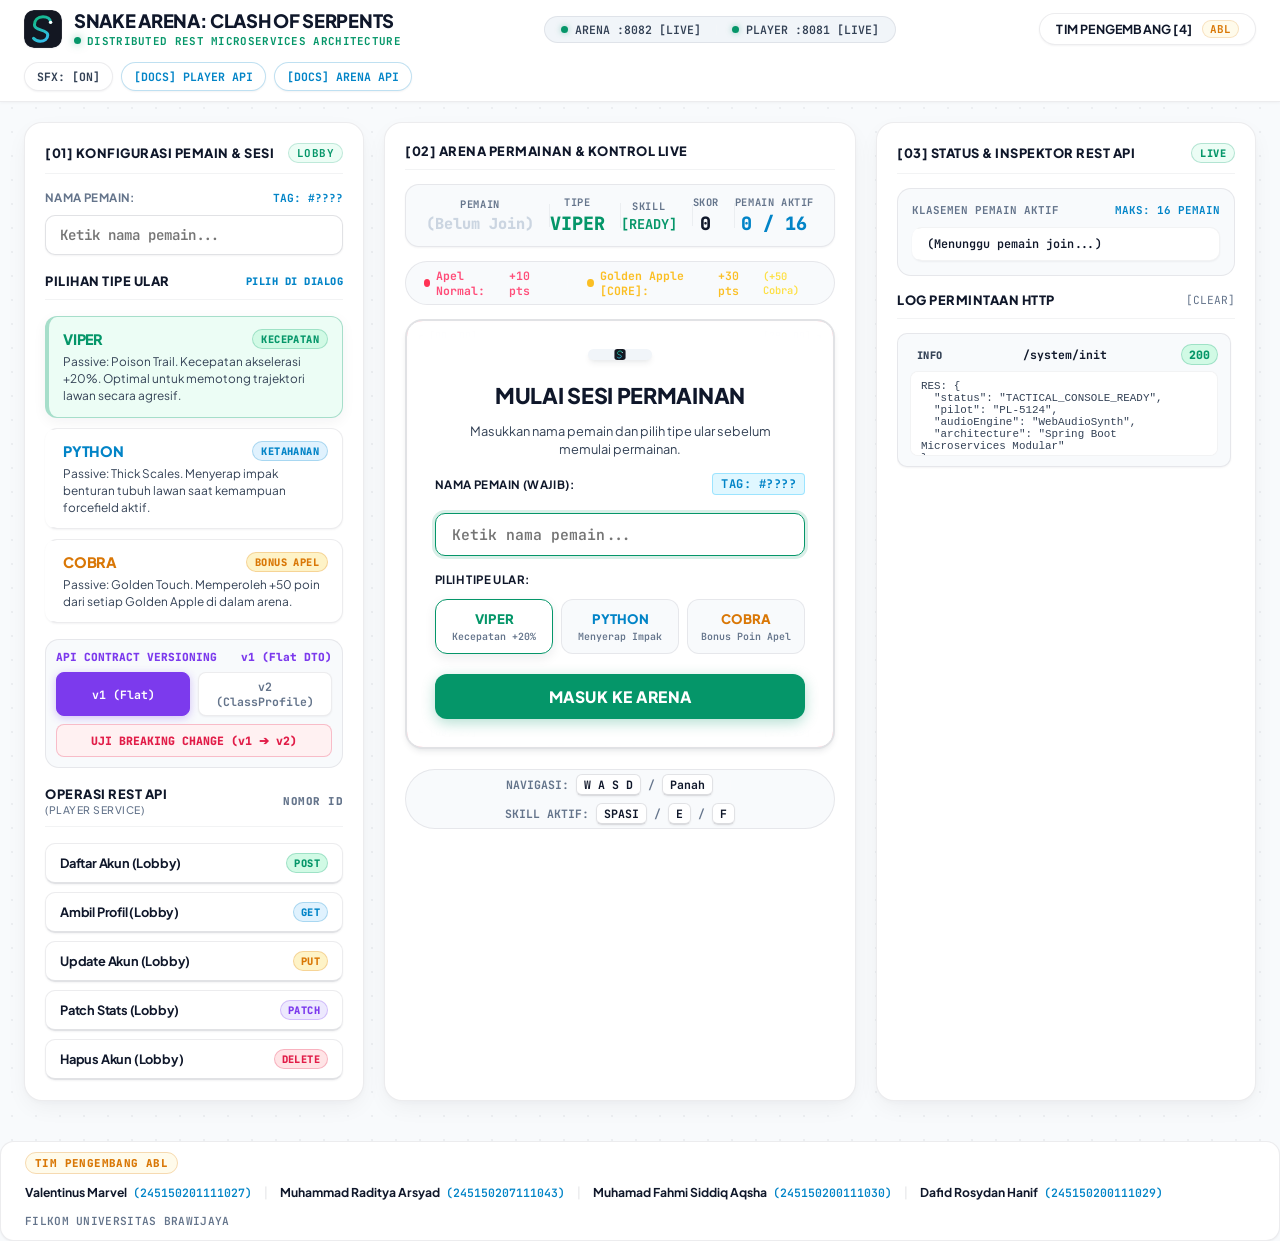
==== commit 6ab13977: "fix(web): add version query string to script tags to bust browser script cache" ====
--- a/frontend/index.html
+++ b/frontend/index.html
@@ -357,9 +357,9 @@
     </footer>
 
     <!-- Modular JavaScript Architecture (Guaranteed Execution Order) -->
-    <script src="js/audio.js"></script>
-    <script src="js/api.js"></script>
-    <script src="js/canvas.js"></script>
-    <script src="js/app.js"></script>
+    <script src="js/audio.js?v=2.2.0"></script>
+    <script src="js/api.js?v=2.2.0"></script>
+    <script src="js/canvas.js?v=2.2.0"></script>
+    <script src="js/app.js?v=2.2.0"></script>
 </body>
 </html>
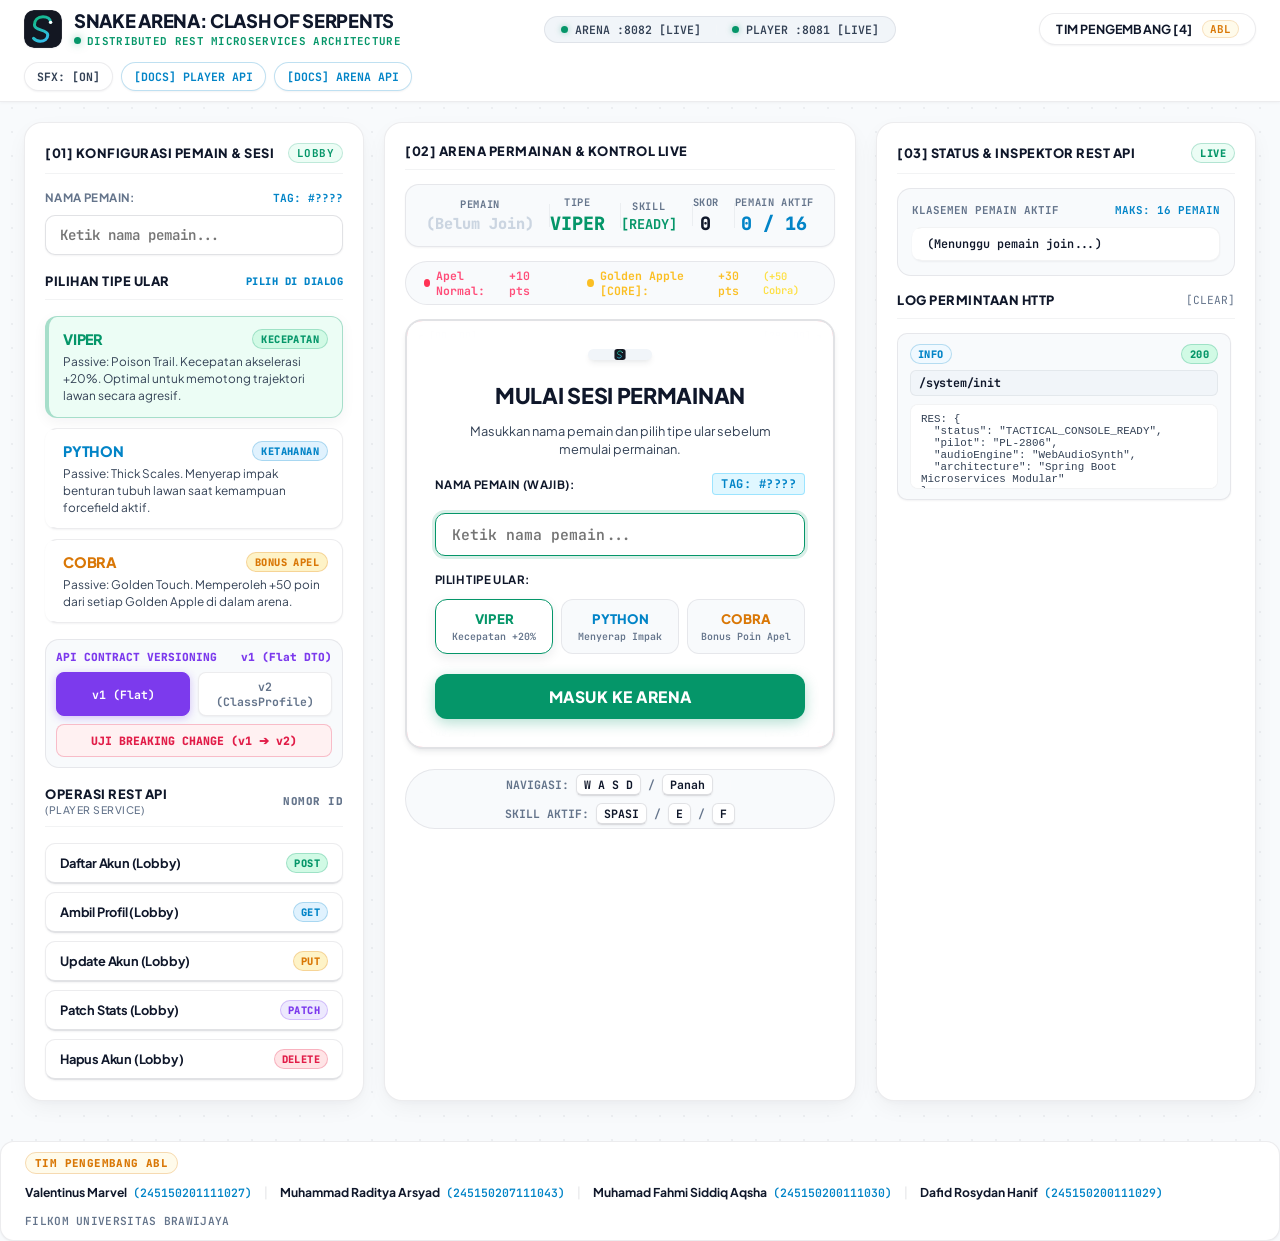
==== commit a07d12d1: "style(frontend): improve log header layout with structured meta bar and dedicated endpoint box" ====
--- a/frontend/index.html
+++ b/frontend/index.html
@@ -13,9 +13,9 @@
     <link href="https://fonts.googleapis.com/css2?family=Plus+Jakarta+Sans:wght@400;500;600;700;800&family=JetBrains+Mono:wght@400;500;600;700&display=swap" rel="stylesheet">
 
     <!-- Modular Design System & Stylesheets -->
-    <link rel="stylesheet" href="css/variables.css">
-    <link rel="stylesheet" href="css/components.css">
-    <link rel="stylesheet" href="css/layout.css">
+    <link rel="stylesheet" href="css/variables.css?v=2.3.0">
+    <link rel="stylesheet" href="css/components.css?v=2.3.0">
+    <link rel="stylesheet" href="css/layout.css?v=2.3.0">
 </head>
 <body>
 
@@ -357,9 +357,9 @@
     </footer>
 
     <!-- Modular JavaScript Architecture (Guaranteed Execution Order) -->
-    <script src="js/audio.js?v=2.2.0"></script>
-    <script src="js/api.js?v=2.2.0"></script>
-    <script src="js/canvas.js?v=2.2.0"></script>
-    <script src="js/app.js?v=2.2.0"></script>
+    <script src="js/audio.js?v=2.3.0"></script>
+    <script src="js/api.js?v=2.3.0"></script>
+    <script src="js/canvas.js?v=2.3.0"></script>
+    <script src="js/app.js?v=2.3.0"></script>
 </body>
 </html>
--- a/frontend/css/components.css
+++ b/frontend/css/components.css
@@ -234,6 +234,11 @@
     color: var(--method-delete); 
     border: 1px solid rgba(225, 29, 72, 0.25); 
 }
+.tag-info { 
+    background: var(--cyber-cyan-bg); 
+    color: var(--cyber-cyan); 
+    border: 1px solid rgba(2, 132, 199, 0.25); 
+}
 
 /* Version Switcher */
 .version-switcher {
@@ -488,20 +493,52 @@
 
 .log-header {
     display: flex;
+    flex-direction: column;
+    gap: 6px;
+    margin-bottom: 2px;
+}
+
+.log-header-meta {
+    display: flex;
     align-items: center;
     justify-content: space-between;
+    gap: 8px;
+}
+
+.log-header-badges {
+    display: flex;
+    align-items: center;
+    gap: 6px;
+    flex-wrap: wrap;
+}
+
+.log-endpoint-wrap {
+    display: flex;
+    align-items: center;
+    background: var(--bg-inset);
+    border: 1px solid rgba(15, 23, 42, 0.06);
+    border-radius: 6px;
+    padding: 4px 8px;
 }
 
 .log-endpoint {
     color: var(--text-lead);
     font-weight: 700;
+    font-size: 0.73rem;
+    font-family: var(--font-mono);
     word-break: break-all;
+    overflow-wrap: anywhere;
+    line-height: 1.4;
+    letter-spacing: -0.2px;
 }
 
 .log-status {
     font-weight: 800;
-    padding: 2px 7px;
+    font-size: 0.65rem;
+    padding: 2px 8px;
     border-radius: 9999px;
+    letter-spacing: 0.3px;
+    flex-shrink: 0;
 }
 
 .status-200, .status-201, .status-204 {
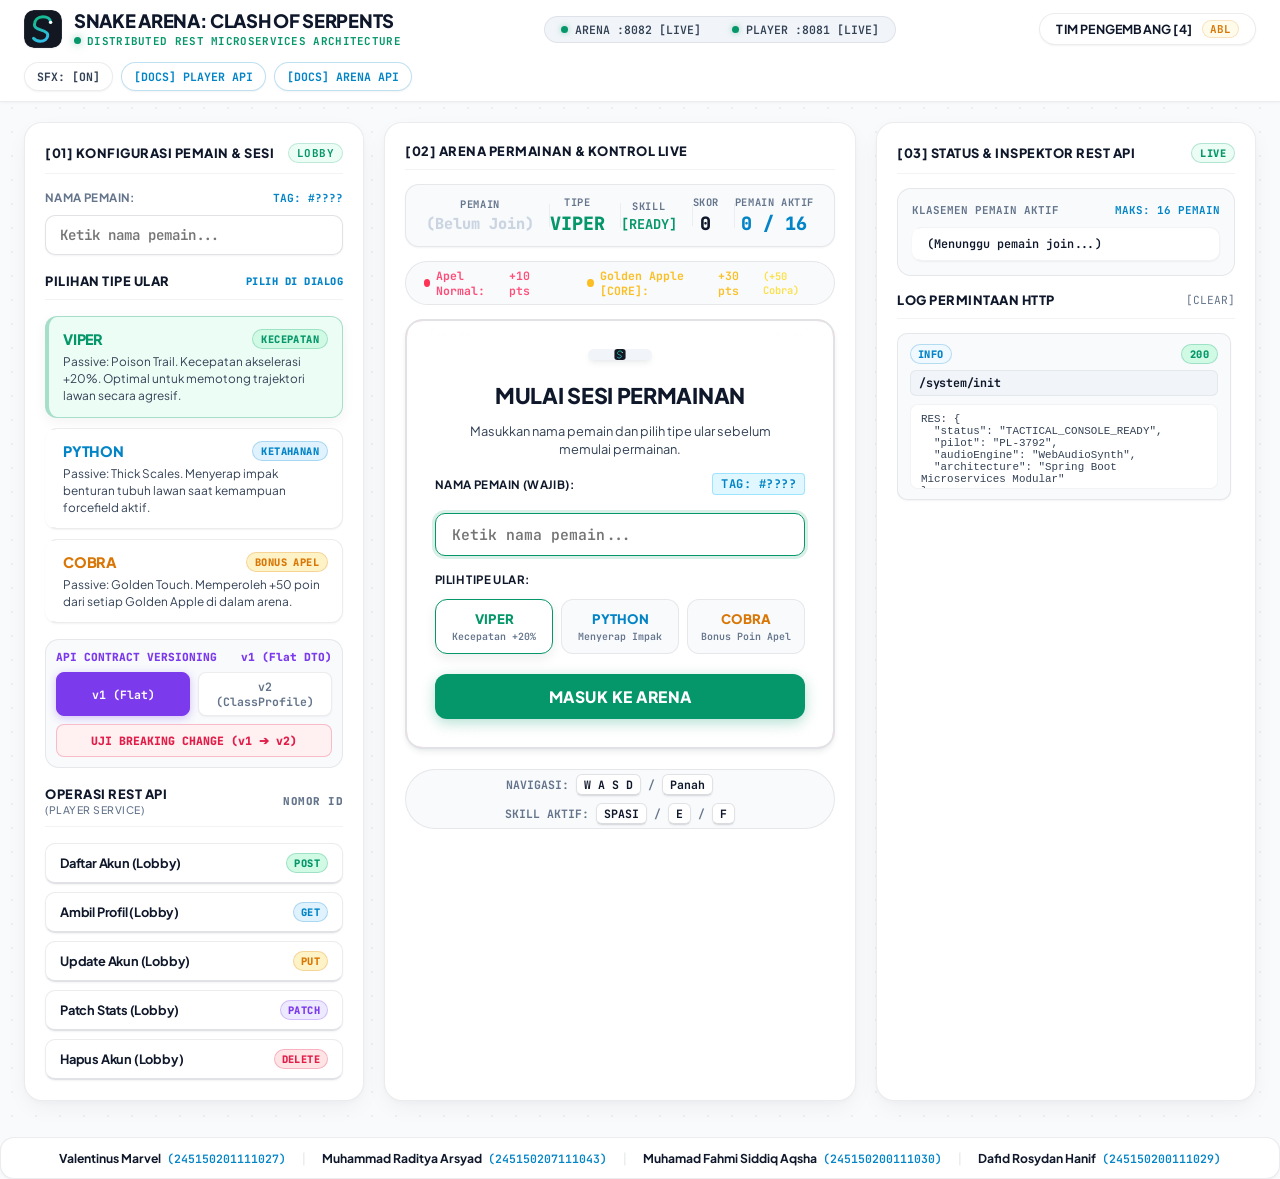
==== commit df839424: "style(footer): simplify footer to single centered row of developer names and NIMs" ====
--- a/frontend/index.html
+++ b/frontend/index.html
@@ -13,9 +13,9 @@
     <link href="https://fonts.googleapis.com/css2?family=Plus+Jakarta+Sans:wght@400;500;600;700;800&family=JetBrains+Mono:wght@400;500;600;700&display=swap" rel="stylesheet">
 
     <!-- Modular Design System & Stylesheets -->
-    <link rel="stylesheet" href="css/variables.css?v=2.3.0">
-    <link rel="stylesheet" href="css/components.css?v=2.3.0">
-    <link rel="stylesheet" href="css/layout.css?v=2.3.0">
+    <link rel="stylesheet" href="css/variables.css?v=2.4.0">
+    <link rel="stylesheet" href="css/components.css?v=2.4.0">
+    <link rel="stylesheet" href="css/layout.css?v=2.4.0">
 </head>
 <body>
 
@@ -339,9 +339,6 @@
 
     <!-- Telemetry Footer Strip (Team Members) -->
     <footer class="telemetry-footer">
-        <div class="footer-lead">
-            <span class="footer-badge">TIM PENGEMBANG ABL</span>
-        </div>
         <div class="footer-roster">
             <span class="member-chip"><span class="mc-name">Valentinus Marvel</span> <span class="mc-nim">(245150201111027)</span></span>
             <span class="mc-divider">|</span>
@@ -351,15 +348,12 @@
             <span class="mc-divider">|</span>
             <span class="member-chip"><span class="mc-name">Dafid Rosydan Hanif</span> <span class="mc-nim">(245150200111029)</span></span>
         </div>
-        <div class="footer-meta">
-            <span>FILKOM UNIVERSITAS BRAWIJAYA</span>
-        </div>
     </footer>
 
     <!-- Modular JavaScript Architecture (Guaranteed Execution Order) -->
-    <script src="js/audio.js?v=2.3.0"></script>
-    <script src="js/api.js?v=2.3.0"></script>
-    <script src="js/canvas.js?v=2.3.0"></script>
-    <script src="js/app.js?v=2.3.0"></script>
+    <script src="js/audio.js?v=2.4.0"></script>
+    <script src="js/api.js?v=2.4.0"></script>
+    <script src="js/canvas.js?v=2.4.0"></script>
+    <script src="js/app.js?v=2.4.0"></script>
 </body>
 </html>
--- a/frontend/css/layout.css
+++ b/frontend/css/layout.css
@@ -674,36 +674,23 @@
 
 /* Telemetry Footer Strip (Team Members) */
 .telemetry-footer {
-    margin-top: 20px;
+    margin-top: 16px;
     padding: 12px 24px;
     background: #ffffff;
     border: 1px solid var(--border-chassis);
     border-radius: 14px;
     display: flex;
     align-items: center;
-    justify-content: space-between;
+    justify-content: center;
     font-size: 0.78rem;
-    flex-wrap: wrap;
-    gap: 14px;
     box-shadow: var(--shadow-sm);
 }
 
-.footer-badge {
-    font-family: var(--font-mono);
-    font-size: 0.68rem;
-    font-weight: 800;
-    color: var(--solar-amber);
-    background: var(--solar-amber-bg);
-    border: 1px solid rgba(217, 119, 6, 0.25);
-    padding: 3px 9px;
-    border-radius: 9999px;
-    letter-spacing: 0.4px;
-}
-
 .footer-roster {
     display: flex;
     align-items: center;
-    gap: 12px;
+    justify-content: center;
+    gap: 16px;
     flex-wrap: wrap;
 }
 
@@ -728,14 +715,6 @@
 
 .mc-divider {
     color: var(--border-highlight);
-}
-
-.footer-meta {
-    font-family: var(--font-mono);
-    font-size: 0.7rem;
-    color: var(--text-dim);
-    letter-spacing: 0.3px;
-    font-weight: 600;
 }
 
 @media (max-width: 1100px) {
